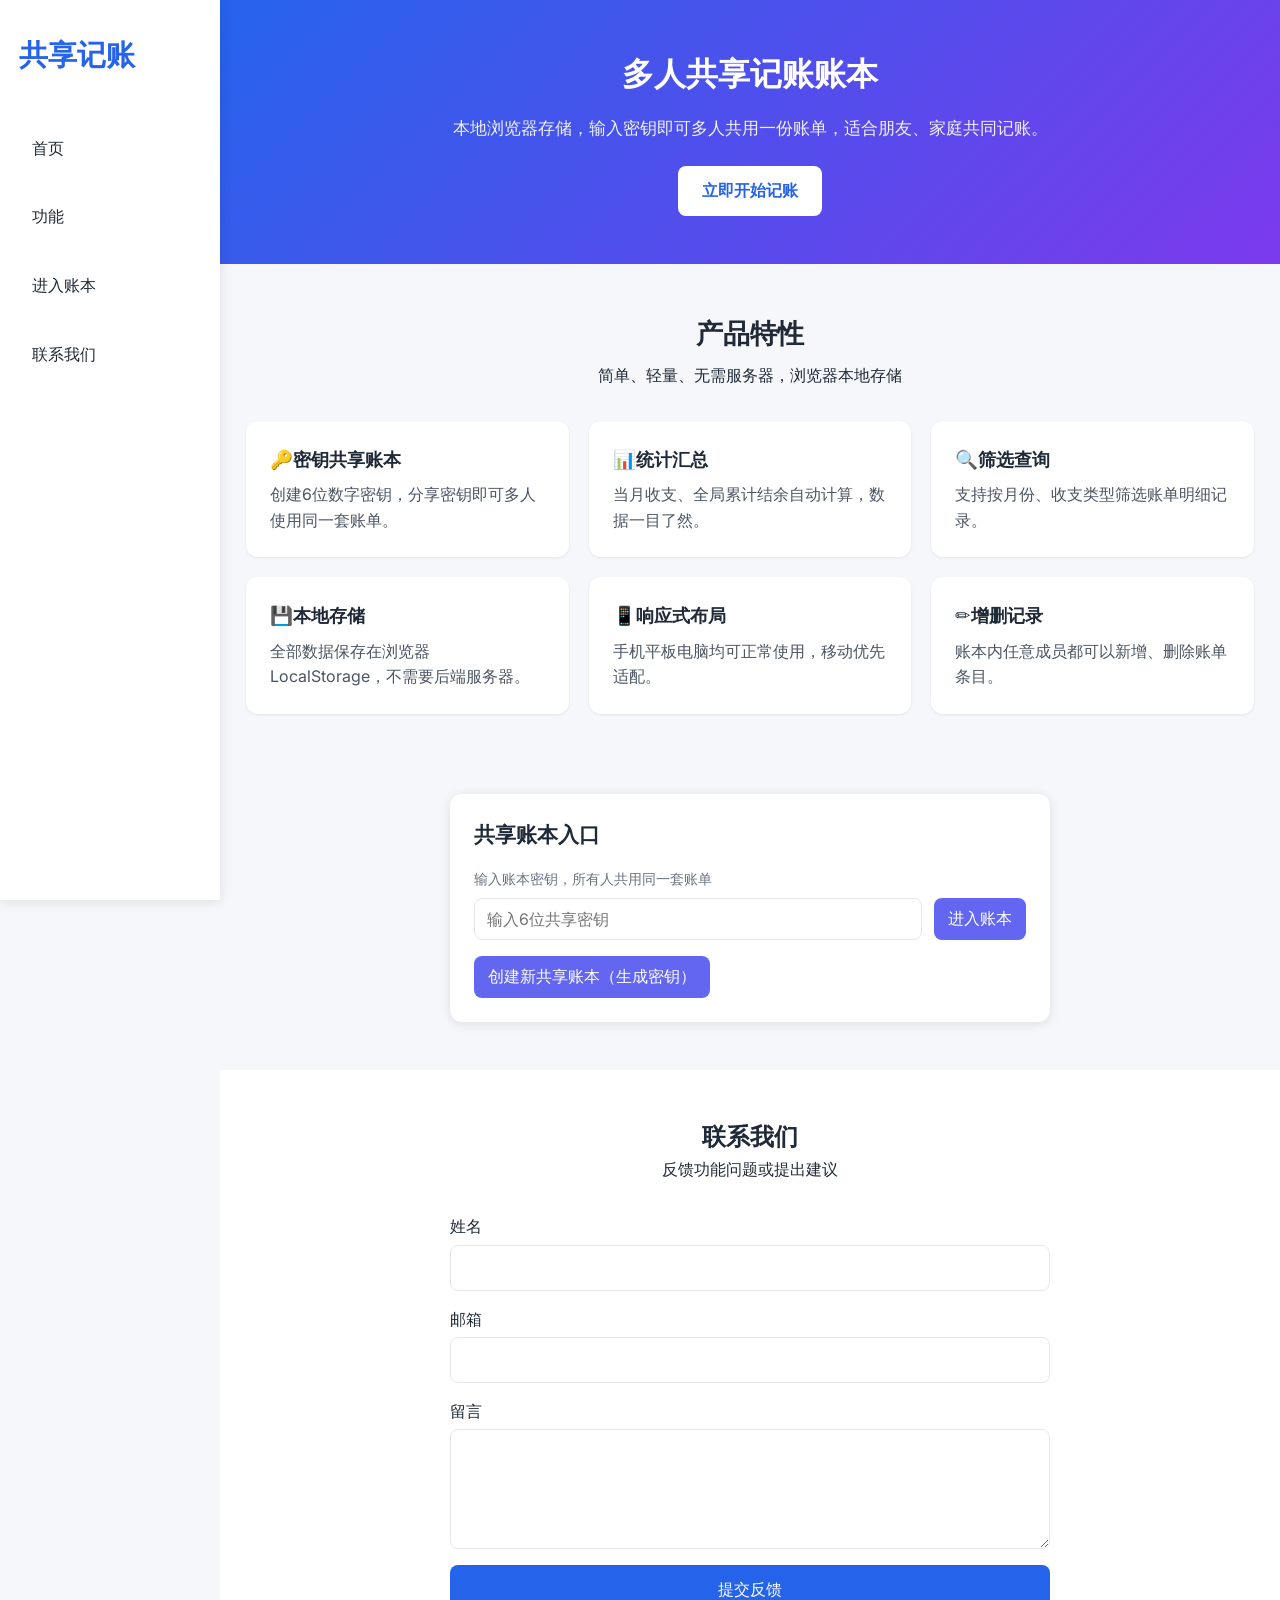
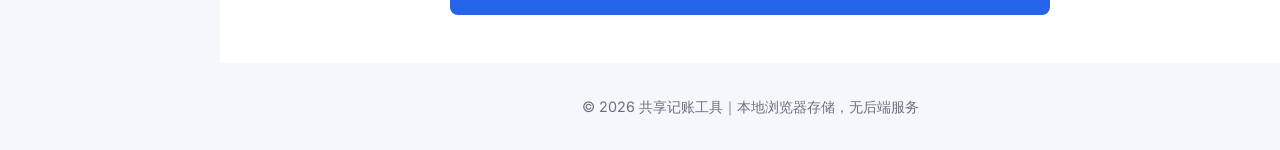
==== book.html @ ce457ff5 "Add files via upload" ====
<!DOCTYPE html>
<html lang="zh-CN">
<head>
    <meta charset="UTF-8">
    <meta name="viewport" content="width=device-width, initial-scale=1.0">
    <title>共享账本｜记账页面</title>
    <link rel="preconnect" href="https://fonts.googleapis.com">
    <link rel="preconnect" href="https://fonts.gstatic.com" crossorigin>
    <link href="https://fonts.googleapis.com/css2?family=Inter:wght@300;400;500;600;700&display=swap" rel="stylesheet">
    <style>
        :root {
            --color-primary: #2563eb;
            --color-primary-light: #3b82f6;
            --color-danger: #ef4444;
            --color-success: #16a34a;
            --color-success-bg: #dcfce7;
            --color-warning: #dc2626;
            --color-warning-bg: #fee2e2;
            --color-info: #0369a1;
            --color-info-bg: #e0f2fe;
            --color-blue-bg: #dbeafe;
            --color-text-main: #1f2937;
            --color-text-secondary: #4b5563;
            --color-text-light: #6b7280;
            --color-border: #e5e7eb;
            --color-bg-page: #f5f7fa;
            --color-bg-card: #ffffff;
            --shadow-sm: 0 1px 3px rgba(0,0,0,0.08);
            --shadow-md: 0 2px 12px rgba(0,0,0,0.1);
            --shadow-lg: 0 8px 24px rgba(0,0,0,0.12);
            --radius-sm: 6px;
            --radius-md: 8px;
            --radius-lg: 12px;
            --transition-base: all 0.24s ease;
            --container-max: 1040px;
        }
        * {
            margin: 0;
            padding: 0;
            box-sizing: border-box;
        }
        body {
            font-family: 'Inter', system-ui, sans-serif;
            color: var(--color-text-main);
            background-color: var(--color-bg-page);
            line-height: 1.6;
            padding:20px;
        }
        .container {
            max-width: var(--container-max);
            margin:0 auto;
        }
        .app-card {
            background:var(--color-bg-card);
            border-radius:var(--radius-lg);
            padding:1.5rem;
            margin-bottom:1.25rem;
            box-shadow:var(--shadow-md);
        }
        .app-card__heading {
            margin-bottom:1rem;
            font-size:1.3rem;
        }
        .app-row {
            display:flex;
            gap:12px;
            flex-wrap:wrap;
            margin-bottom:1rem;
        }
        .app-field {
            flex:1;
            min-width:140px;
            padding:10px 12px;
            border:1px solid var(--color-border);
            border-radius:var(--radius-md);
        }
        .app-btn {
            padding:10px 14px;
            border:none;
            border-radius:var(--radius-md);
            cursor:pointer;
            transition: var(--transition-base);
        }
        .app-btn--primary {
            background:var(--color-primary);
            color:white;
        }
        .app-btn--primary:hover {
            background:var(--color-primary-light);
        }
        .app-btn--danger {
            background:var(--color-danger);
            color:white;
            padding:6px 10px;
            font-size:0.85rem;
        }
        .app-btn--danger:hover {
            opacity:0.88;
        }
        .app-btn--purple {
            background:#6366f1;
            color:white;
        }
        .app-btn--purple:hover {
            background:#818cf8;
        }
        .app-tip {
            color:var(--color-text-light);
            font-size:0.9rem;
            margin:0.5rem 0;
        }
        .stat-grid {
            display:grid;
            grid-template-columns:1fr 1fr;
            gap:12px;
            margin-bottom:1.25rem;
        }
        .stat-item {
            padding:1rem;
            border-radius:var(--radius-lg);
            text-align:center;
        }
        .stat-item--income {background:var(--color-success-bg); color:var(--color-success);}
        .stat-item--pay {background:var(--color-warning-bg); color:var(--color-warning);}
        .stat-item--save {background:var(--color-info-bg); color:var(--color-info);}
        .stat-item--balance {background:var(--color-blue-bg); color:var(--color-primary);}
        .stat-item__num {
            font-size:1.4rem;
            font-weight:700;
            margin-top:4px;
        }
        table {
            width:100%;
            border-collapse: collapse;
            margin-top:0.75rem;
        }
        th,td {
            border:1px solid var(--color-border);
            padding:10px 6px;
            text-align:center;
            font-size:0.9rem;
        }
        th {
            background-color:#f9fafb;
        }
    </style>
</head>
<body>
<div class="container">
    <div class="app-card">
        <div style="display:flex;justify-content:space-between;align-items:center;flex-wrap:wrap;gap:10px">
            <h2 class="app-card__heading">共享账本｜密钥：<span id="currentKey"></span></h2>
            <button class="app-btn app-btn--purple" onclick="exitBook()">退出账本</button>
        </div>
        <p class="app-tip">⚠️ 当前所有人共用同一账单，添加/删除记录所有人可见</p>
    </div>

    <div class="app-card">
        <h2 class="app-card__heading">📊 游玩统计</h2>
        <h3 style="margin-bottom:0.5rem">当月数据</h3>
        <div class="stat-grid">
            <div class="stat-item stat-item--income">
                <div>当月累存</div>
                <div class="stat-item__num" id="income">0.00</div>
            </div>
            <div class="stat-item stat-item--pay">
                <div>当月总支出</div>
                <div class="stat-item__num" id="monthPay">0.00</div>
            </div>
        </div>
        <h3 style="margin:1rem 0 0.5rem">全局累计数据</h3>
        <div class="stat-grid">
            <div class="stat-item stat-item--save">
                <div>总累存</div>
                <div class="stat-item__num" id="allSave">0.00</div>
            </div>
            <div class="stat-item stat-item--balance">
                <div>累计结余</div>
                <div class="stat-item__num" id="allSurplus">0.00</div>
            </div>
        </div>
    </div>

    <div class="app-card">
        <h2 class="app-card__heading">➕ 添加账单</h2>
        <div class="app-row">
            <input class="app-field" type="date" id="billDate">
            <select class="app-field" id="billType">
                <option value="存">存</option>
                <option value="扣">扣</option>
            </select>
            <select class="app-field" id="billClass">
                <option value="屏享">屏享</option>
                <option value="存">存</option>
                <option value="瓦">瓦</option>
                <option value="送礼">送礼</option>
                <option value="steam">steam</option>
                <option value="语聊">语聊</option>
                <option value="好友位">好友位</option>
            </select>
            <input class="app-field" type="number" step="0.01" placeholder="金额" id="billMoney">
            <input class="app-field" type="text" placeholder="备注" id="billNote">
            <button class="app-btn app-btn--primary" onclick="addBill()">保存账单</button>
        </div>
    </div>

    <div class="app-card">
        <div class="app-row">
            <select class="app-field" id="filterMonth">
                <option value="">全部月份</option>
            </select>
            <select class="app-field" id="filterType">
                <option value="">全部收支</option>
                <option value="存">仅存钱</option>
                <option value="扣">仅支出</option>
            </select>
        </div>
        <h2 class="app-card__heading">📃 共用账单明细</h2>
        <table>
            <thead>
                <tr>
                    <th>日期</th>
                    <th>类型</th>
                    <th>分类</th>
                    <th>金额</th>
                    <th>备注</th>
                    <th>操作</th>
                </tr>
            </thead>
            <tbody id="billList"></tbody>
        </table>
    </div>
</div>

<script>
let globalShareKey = sessionStorage.getItem("activeBookKey");
let shareBooks = JSON.parse(localStorage.getItem("shareBillStorage")) || {};
const dateInput = document.getElementById("billDate");
const now = new Date();
dateInput.value = now.toISOString().split("T")[0];

// 如果没有密钥，直接打回首页
if(!globalShareKey || !shareBooks[globalShareKey]){
    alert("未检测合法账本密钥，返回首页");
    window.location.href = "index.html";
}

document.getElementById("currentKey").innerText = globalShareKey;

function saveAllBooks() {
    localStorage.setItem("shareBillStorage", JSON.stringify(shareBooks));
}

// 退出，清空sessionStorage，返回首页
function exitBook() {
    sessionStorage.removeItem("activeBookKey");
    window.location.href = "index.html";
}

function getCurrentBillList() {
    return shareBooks[globalShareKey] || [];
}

function initMonthFilter() {
    const monthSel = document.getElementById("filterMonth");
    monthSel.innerHTML = `<option value="">全部月份</option>`;
    const billArr = getCurrentBillList();
    const monthSet = new Set();
    billArr.forEach(item => monthSet.add(item.date.slice(0,7)));
    Array.from(monthSet).sort().reverse().forEach(m => {
        const opt = document.createElement("option");
        opt.value = m;
        opt.innerText = m;
        monthSel.appendChild(opt);
    })
}

function addBill() {
    const date = document.getElementById("billDate").value;
    const type = document.getElementById("billType").value;
    const cls = document.getElementById("billClass").value;
    const money = Number(document.getElementById("billMoney").value);
    const note = document.getElementById("billNote").value.trim();
    if(!date || !money || money <= 0) {
        alert("请填写合法日期与金额");
        return;
    }
    const newBill = {
        id: Date.now(),
        date,
        type,
        class: cls,
        money,
        note
    }
    shareBooks[globalShareKey].push(newBill);
    saveAllBooks();
    renderPage();
    document.getElementById("billMoney").value = "";
    document.getElementById("billNote").value = "";
}

function delBill(billId) {
    const list = getCurrentBillList();
    shareBooks[globalShareKey] = list.filter(item => item.id !== billId);
    saveAllBooks();
    renderPage();
}

function calcStats(billList){
    const curMonth = new Date().toISOString().slice(0,7);
    let monthIn = 0, monthOut = 0, totalIn=0, totalOut=0;
    billList.forEach(b=>{
        const num = Number(b.money);
        if(b.type === "存"){
            totalIn += num;
            if(b.date.startsWith(curMonth)) monthIn += num;
        }else{
            totalOut += num;
            if(b.date.startsWith(curMonth)) monthOut += num;
        }
    })
    return {
        monthIn,
        monthOut,
        totalIn,
        surplus: totalIn - totalOut
    }
}

function renderPage() {
    initMonthFilter();
    const filterMonth = document.getElementById("filterMonth").value;
    const filterType = document.getElementById("filterType").value;
    let showList = [...getCurrentBillList()];
    if(filterMonth) showList = showList.filter(i => i.date.startsWith(filterMonth));
    if(filterType) showList = showList.filter(i => i.type === filterType);

    const tbody = document.getElementById("billList");
    tbody.innerHTML = "";
    showList.forEach(item => {
        const tr = document.createElement("tr");
        const moneyHtml = item.type === "存"
            ? `<span style="color:#16a34a">+${item.money.toFixed(2)}</span>`
            : `<span style="color:#dc2626">-${item.money.toFixed(2)}</span>`;
        tr.innerHTML = `
            <td>${item.date}</td>
            <td>${item.type}</td>
            <td>${item.class}</td>
            <td>${moneyHtml}</td>
            <td>${item.note || "无"}</td>
            <td><button class="app-btn app-btn--danger" onclick="delBill(${item.id})">删除</button></td>
        `;
        tbody.appendChild(tr);
    })

    const allBills = getCurrentBillList();
    const stat = calcStats(allBills);
    document.getElementById('income').innerText = stat.monthIn.toFixed(2);
    document.getElementById('monthPay').innerText = stat.monthOut.toFixed(2);
    document.getElementById('allSave').innerText = stat.totalIn.toFixed(2);
    document.getElementById('allSurplus').innerText = stat.surplus.toFixed(2);
}

document.getElementById("filterMonth").onchange = renderPage;
document.getElementById("filterType").onchange = renderPage;

// 页面加载完渲染
renderPage();
</script>
</body>
</html>
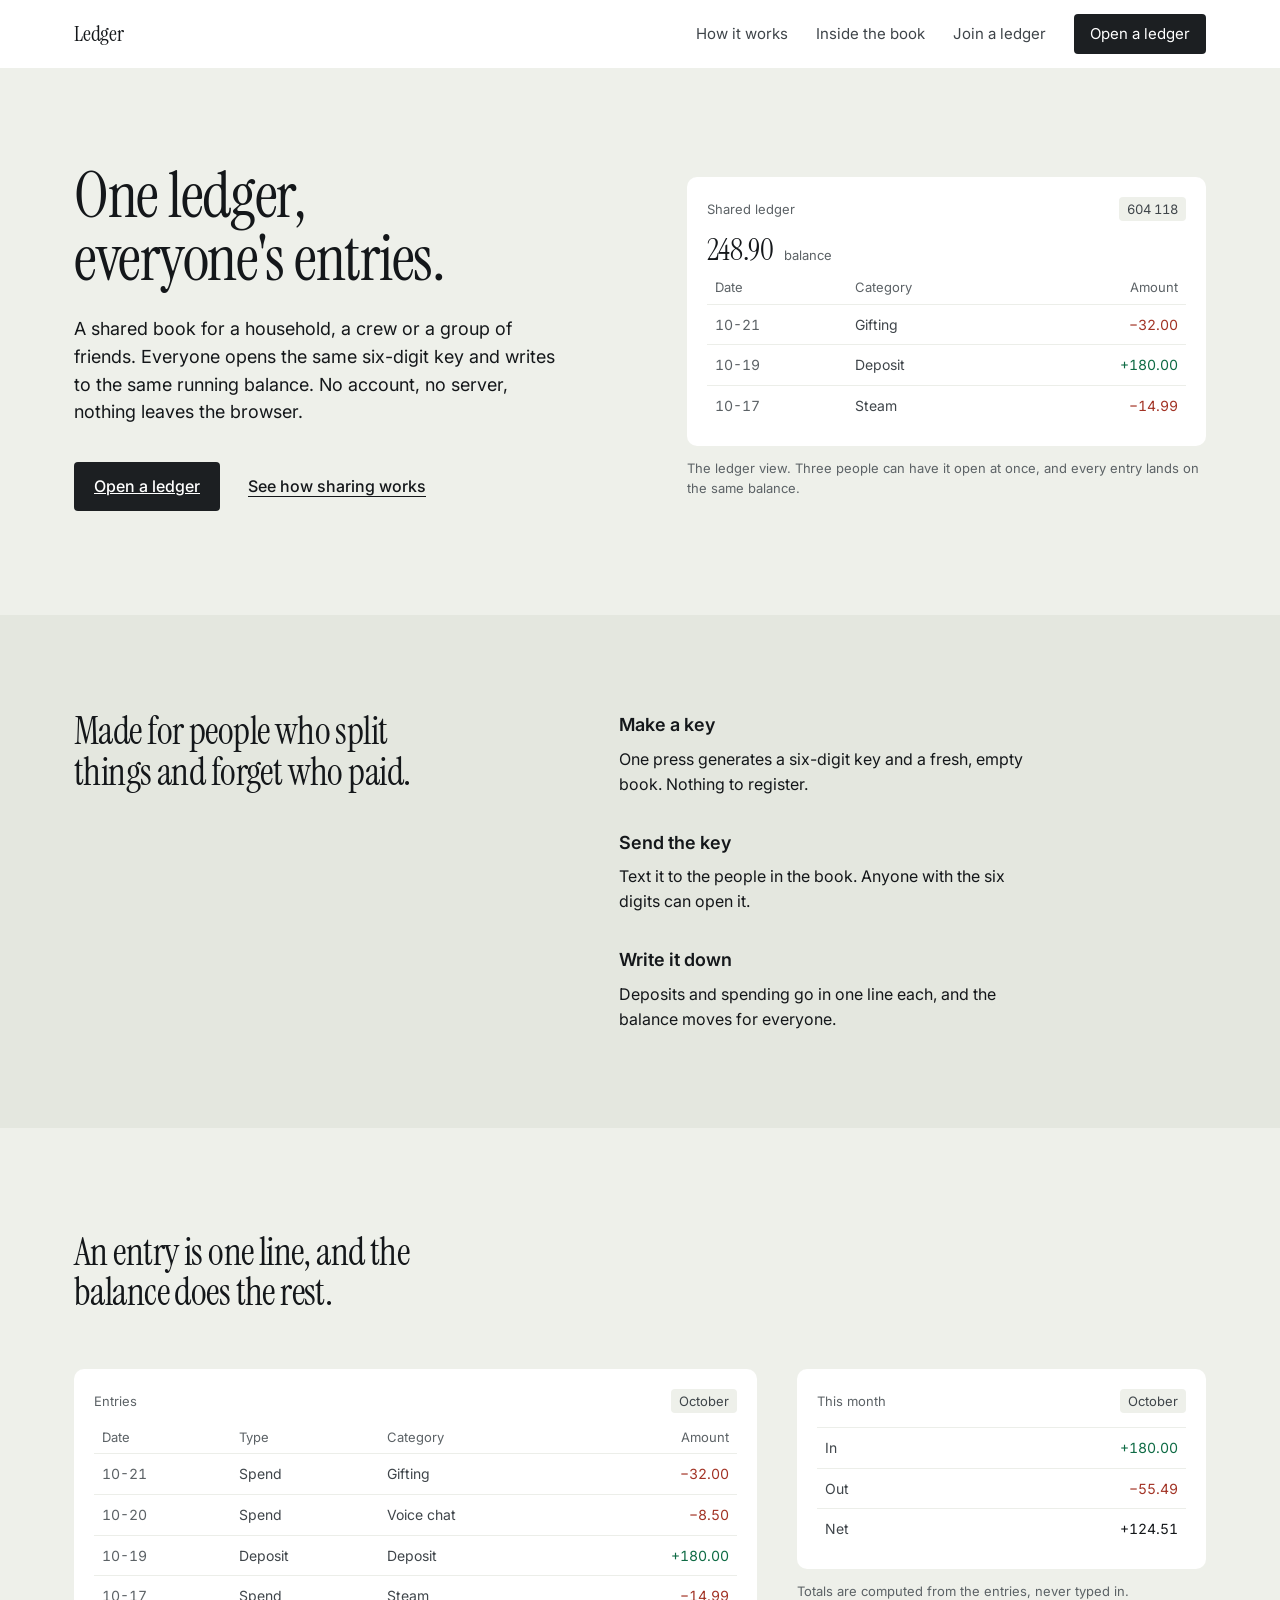
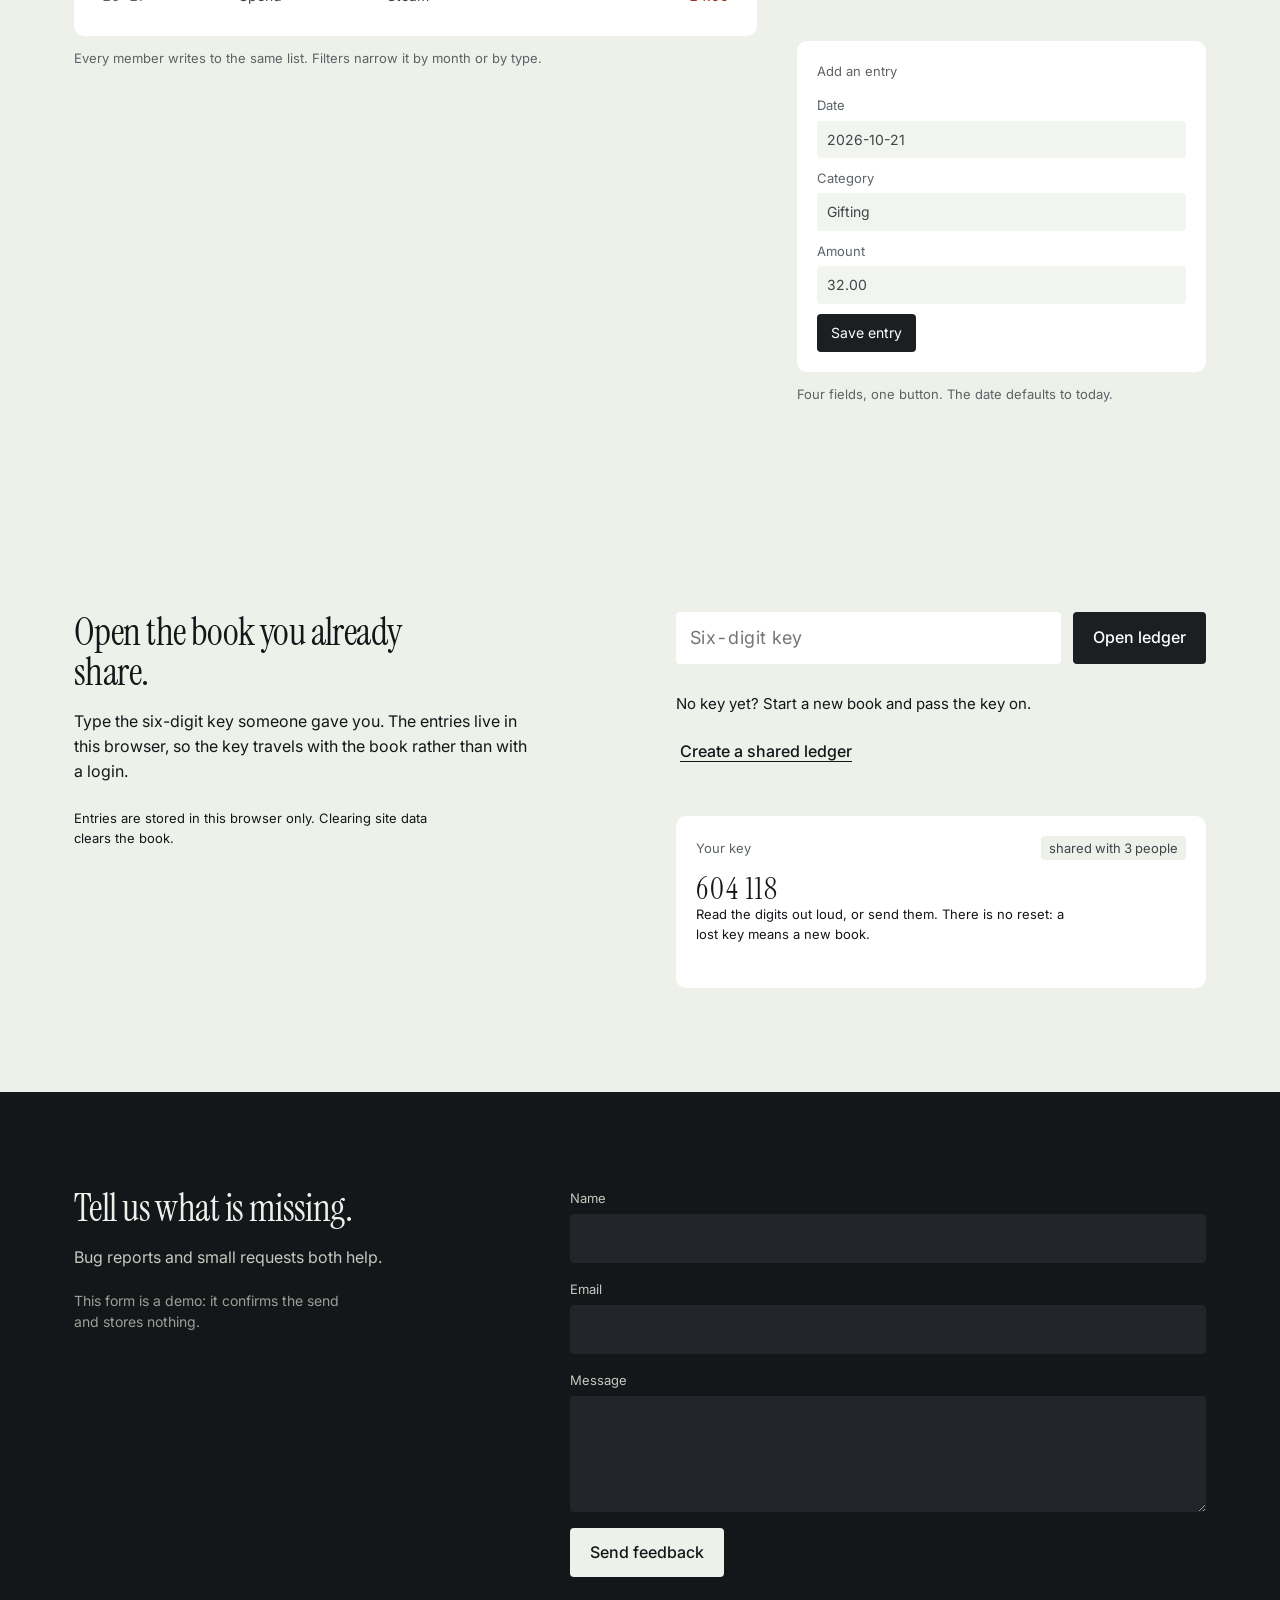
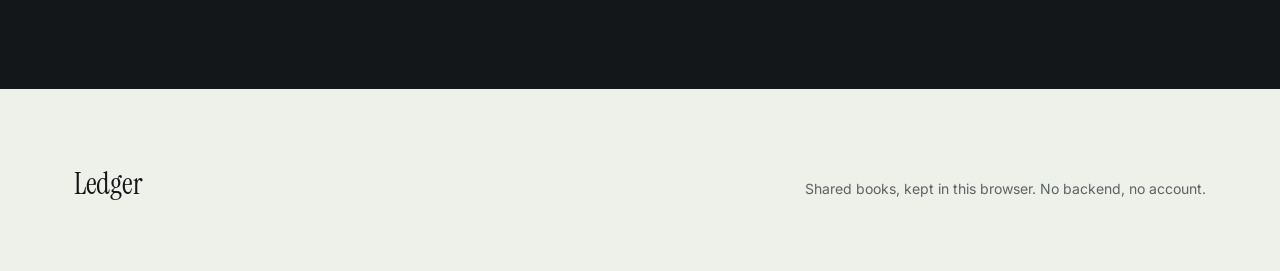
==== commit 9c608748: "Add files via upload" ====
--- a/book.html
+++ b/book.html
@@ -1,372 +1,670 @@
-<!DOCTYPE html>
-<html lang="zh-CN">
-<head>
-    <meta charset="UTF-8">
-    <meta name="viewport" content="width=device-width, initial-scale=1.0">
-    <title>共享账本｜记账页面</title>
-    <link rel="preconnect" href="https://fonts.googleapis.com">
-    <link rel="preconnect" href="https://fonts.gstatic.com" crossorigin>
-    <link href="https://fonts.googleapis.com/css2?family=Inter:wght@300;400;500;600;700&display=swap" rel="stylesheet">
-    <style>
-        :root {
-            --color-primary: #2563eb;
-            --color-primary-light: #3b82f6;
-            --color-danger: #ef4444;
-            --color-success: #16a34a;
-            --color-success-bg: #dcfce7;
-            --color-warning: #dc2626;
-            --color-warning-bg: #fee2e2;
-            --color-info: #0369a1;
-            --color-info-bg: #e0f2fe;
-            --color-blue-bg: #dbeafe;
-            --color-text-main: #1f2937;
-            --color-text-secondary: #4b5563;
-            --color-text-light: #6b7280;
-            --color-border: #e5e7eb;
-            --color-bg-page: #f5f7fa;
-            --color-bg-card: #ffffff;
-            --shadow-sm: 0 1px 3px rgba(0,0,0,0.08);
-            --shadow-md: 0 2px 12px rgba(0,0,0,0.1);
-            --shadow-lg: 0 8px 24px rgba(0,0,0,0.12);
-            --radius-sm: 6px;
-            --radius-md: 8px;
-            --radius-lg: 12px;
-            --transition-base: all 0.24s ease;
-            --container-max: 1040px;
-        }
-        * {
-            margin: 0;
-            padding: 0;
-            box-sizing: border-box;
-        }
-        body {
-            font-family: 'Inter', system-ui, sans-serif;
-            color: var(--color-text-main);
-            background-color: var(--color-bg-page);
-            line-height: 1.6;
-            padding:20px;
-        }
-        .container {
-            max-width: var(--container-max);
-            margin:0 auto;
-        }
-        .app-card {
-            background:var(--color-bg-card);
-            border-radius:var(--radius-lg);
-            padding:1.5rem;
-            margin-bottom:1.25rem;
-            box-shadow:var(--shadow-md);
-        }
-        .app-card__heading {
-            margin-bottom:1rem;
-            font-size:1.3rem;
-        }
-        .app-row {
-            display:flex;
-            gap:12px;
-            flex-wrap:wrap;
-            margin-bottom:1rem;
-        }
-        .app-field {
-            flex:1;
-            min-width:140px;
-            padding:10px 12px;
-            border:1px solid var(--color-border);
-            border-radius:var(--radius-md);
-        }
-        .app-btn {
-            padding:10px 14px;
-            border:none;
-            border-radius:var(--radius-md);
-            cursor:pointer;
-            transition: var(--transition-base);
-        }
-        .app-btn--primary {
-            background:var(--color-primary);
-            color:white;
-        }
-        .app-btn--primary:hover {
-            background:var(--color-primary-light);
-        }
-        .app-btn--danger {
-            background:var(--color-danger);
-            color:white;
-            padding:6px 10px;
-            font-size:0.85rem;
-        }
-        .app-btn--danger:hover {
-            opacity:0.88;
-        }
-        .app-btn--purple {
-            background:#6366f1;
-            color:white;
-        }
-        .app-btn--purple:hover {
-            background:#818cf8;
-        }
-        .app-tip {
-            color:var(--color-text-light);
-            font-size:0.9rem;
-            margin:0.5rem 0;
-        }
-        .stat-grid {
-            display:grid;
-            grid-template-columns:1fr 1fr;
-            gap:12px;
-            margin-bottom:1.25rem;
-        }
-        .stat-item {
-            padding:1rem;
-            border-radius:var(--radius-lg);
-            text-align:center;
-        }
-        .stat-item--income {background:var(--color-success-bg); color:var(--color-success);}
-        .stat-item--pay {background:var(--color-warning-bg); color:var(--color-warning);}
-        .stat-item--save {background:var(--color-info-bg); color:var(--color-info);}
-        .stat-item--balance {background:var(--color-blue-bg); color:var(--color-primary);}
-        .stat-item__num {
-            font-size:1.4rem;
-            font-weight:700;
-            margin-top:4px;
-        }
-        table {
-            width:100%;
-            border-collapse: collapse;
-            margin-top:0.75rem;
-        }
-        th,td {
-            border:1px solid var(--color-border);
-            padding:10px 6px;
-            text-align:center;
-            font-size:0.9rem;
-        }
-        th {
-            background-color:#f9fafb;
-        }
-    </style>
-</head>
-<body>
-<div class="container">
-    <div class="app-card">
-        <div style="display:flex;justify-content:space-between;align-items:center;flex-wrap:wrap;gap:10px">
-            <h2 class="app-card__heading">共享账本｜密钥：<span id="currentKey"></span></h2>
-            <button class="app-btn app-btn--purple" onclick="exitBook()">退出账本</button>
-        </div>
-        <p class="app-tip">⚠️ 当前所有人共用同一账单，添加/删除记录所有人可见</p>
-    </div>
-
-    <div class="app-card">
-        <h2 class="app-card__heading">📊 游玩统计</h2>
-        <h3 style="margin-bottom:0.5rem">当月数据</h3>
-        <div class="stat-grid">
-            <div class="stat-item stat-item--income">
-                <div>当月累存</div>
-                <div class="stat-item__num" id="income">0.00</div>
-            </div>
-            <div class="stat-item stat-item--pay">
-                <div>当月总支出</div>
-                <div class="stat-item__num" id="monthPay">0.00</div>
-            </div>
-        </div>
-        <h3 style="margin:1rem 0 0.5rem">全局累计数据</h3>
-        <div class="stat-grid">
-            <div class="stat-item stat-item--save">
-                <div>总累存</div>
-                <div class="stat-item__num" id="allSave">0.00</div>
-            </div>
-            <div class="stat-item stat-item--balance">
-                <div>累计结余</div>
-                <div class="stat-item__num" id="allSurplus">0.00</div>
-            </div>
-        </div>
-    </div>
-
-    <div class="app-card">
-        <h2 class="app-card__heading">➕ 添加账单</h2>
-        <div class="app-row">
-            <input class="app-field" type="date" id="billDate">
-            <select class="app-field" id="billType">
-                <option value="存">存</option>
-                <option value="扣">扣</option>
-            </select>
-            <select class="app-field" id="billClass">
-                <option value="屏享">屏享</option>
-                <option value="存">存</option>
-                <option value="瓦">瓦</option>
-                <option value="送礼">送礼</option>
-                <option value="steam">steam</option>
-                <option value="语聊">语聊</option>
-                <option value="好友位">好友位</option>
-            </select>
-            <input class="app-field" type="number" step="0.01" placeholder="金额" id="billMoney">
-            <input class="app-field" type="text" placeholder="备注" id="billNote">
-            <button class="app-btn app-btn--primary" onclick="addBill()">保存账单</button>
-        </div>
-    </div>
-
-    <div class="app-card">
-        <div class="app-row">
-            <select class="app-field" id="filterMonth">
-                <option value="">全部月份</option>
-            </select>
-            <select class="app-field" id="filterType">
-                <option value="">全部收支</option>
-                <option value="存">仅存钱</option>
-                <option value="扣">仅支出</option>
-            </select>
-        </div>
-        <h2 class="app-card__heading">📃 共用账单明细</h2>
-        <table>
-            <thead>
-                <tr>
-                    <th>日期</th>
-                    <th>类型</th>
-                    <th>分类</th>
-                    <th>金额</th>
-                    <th>备注</th>
-                    <th>操作</th>
-                </tr>
-            </thead>
-            <tbody id="billList"></tbody>
-        </table>
-    </div>
-</div>
-
-<script>
-let globalShareKey = sessionStorage.getItem("activeBookKey");
-let shareBooks = JSON.parse(localStorage.getItem("shareBillStorage")) || {};
-const dateInput = document.getElementById("billDate");
-const now = new Date();
-dateInput.value = now.toISOString().split("T")[0];
-
-// 如果没有密钥，直接打回首页
-if(!globalShareKey || !shareBooks[globalShareKey]){
-    alert("未检测合法账本密钥，返回首页");
-    window.location.href = "index.html";
-}
-
-document.getElementById("currentKey").innerText = globalShareKey;
-
-function saveAllBooks() {
-    localStorage.setItem("shareBillStorage", JSON.stringify(shareBooks));
-}
-
-// 退出，清空sessionStorage，返回首页
-function exitBook() {
-    sessionStorage.removeItem("activeBookKey");
-    window.location.href = "index.html";
-}
-
-function getCurrentBillList() {
-    return shareBooks[globalShareKey] || [];
-}
-
-function initMonthFilter() {
-    const monthSel = document.getElementById("filterMonth");
-    monthSel.innerHTML = `<option value="">全部月份</option>`;
-    const billArr = getCurrentBillList();
-    const monthSet = new Set();
-    billArr.forEach(item => monthSet.add(item.date.slice(0,7)));
-    Array.from(monthSet).sort().reverse().forEach(m => {
-        const opt = document.createElement("option");
-        opt.value = m;
-        opt.innerText = m;
-        monthSel.appendChild(opt);
-    })
-}
-
-function addBill() {
-    const date = document.getElementById("billDate").value;
-    const type = document.getElementById("billType").value;
-    const cls = document.getElementById("billClass").value;
-    const money = Number(document.getElementById("billMoney").value);
-    const note = document.getElementById("billNote").value.trim();
-    if(!date || !money || money <= 0) {
-        alert("请填写合法日期与金额");
-        return;
-    }
-    const newBill = {
-        id: Date.now(),
-        date,
-        type,
-        class: cls,
-        money,
-        note
-    }
-    shareBooks[globalShareKey].push(newBill);
-    saveAllBooks();
-    renderPage();
-    document.getElementById("billMoney").value = "";
-    document.getElementById("billNote").value = "";
-}
-
-function delBill(billId) {
-    const list = getCurrentBillList();
-    shareBooks[globalShareKey] = list.filter(item => item.id !== billId);
-    saveAllBooks();
-    renderPage();
-}
-
-function calcStats(billList){
-    const curMonth = new Date().toISOString().slice(0,7);
-    let monthIn = 0, monthOut = 0, totalIn=0, totalOut=0;
-    billList.forEach(b=>{
-        const num = Number(b.money);
-        if(b.type === "存"){
-            totalIn += num;
-            if(b.date.startsWith(curMonth)) monthIn += num;
-        }else{
-            totalOut += num;
-            if(b.date.startsWith(curMonth)) monthOut += num;
-        }
-    })
-    return {
-        monthIn,
-        monthOut,
-        totalIn,
-        surplus: totalIn - totalOut
-    }
-}
-
-function renderPage() {
-    initMonthFilter();
-    const filterMonth = document.getElementById("filterMonth").value;
-    const filterType = document.getElementById("filterType").value;
-    let showList = [...getCurrentBillList()];
-    if(filterMonth) showList = showList.filter(i => i.date.startsWith(filterMonth));
-    if(filterType) showList = showList.filter(i => i.type === filterType);
-
-    const tbody = document.getElementById("billList");
-    tbody.innerHTML = "";
-    showList.forEach(item => {
-        const tr = document.createElement("tr");
-        const moneyHtml = item.type === "存"
-            ? `<span style="color:#16a34a">+${item.money.toFixed(2)}</span>`
-            : `<span style="color:#dc2626">-${item.money.toFixed(2)}</span>`;
-        tr.innerHTML = `
-            <td>${item.date}</td>
-            <td>${item.type}</td>
-            <td>${item.class}</td>
-            <td>${moneyHtml}</td>
-            <td>${item.note || "无"}</td>
-            <td><button class="app-btn app-btn--danger" onclick="delBill(${item.id})">删除</button></td>
-        `;
-        tbody.appendChild(tr);
-    })
-
-    const allBills = getCurrentBillList();
-    const stat = calcStats(allBills);
-    document.getElementById('income').innerText = stat.monthIn.toFixed(2);
-    document.getElementById('monthPay').innerText = stat.monthOut.toFixed(2);
-    document.getElementById('allSave').innerText = stat.totalIn.toFixed(2);
-    document.getElementById('allSurplus').innerText = stat.surplus.toFixed(2);
-}
-
-document.getElementById("filterMonth").onchange = renderPage;
-document.getElementById("filterType").onchange = renderPage;
-
-// 页面加载完渲染
-renderPage();
-</script>
-</body>
-</html>
+<!DOCTYPE html>
+<html lang="en">
+<head>
+<meta charset="UTF-8">
+<meta name="viewport" content="width=device-width, initial-scale=1">
+<title>Ledger · Entries</title>
+<link rel="preconnect" href="https://fonts.googleapis.com">
+<link rel="preconnect" href="https://fonts.gstatic.com" crossorigin>
+<link href="https://fonts.googleapis.com/css2?family=Instrument+Serif:ital@0;1&family=Inter:wght@400;500;600&display=swap" rel="stylesheet">
+<style>
+  :root {
+    --paper: #eef0ea;
+    --panel: #ffffff;
+    --ink: #14171a;
+    --ink-2: #3f454a;
+    --ink-3: #5c6266;
+    --line: #dfe3dc;
+    --line-soft: #eceee9;
+    --in: #0f6b45;
+    --out: #a23325;
+    --action: #1c1f22;
+    --r-panel: 10px;
+    --r-control: 4px;
+    --shell: 1180px;
+    --display: "Instrument Serif", Georgia, "Times New Roman", serif;
+    --text: "Inter", system-ui, -apple-system, "Segoe UI", sans-serif;
+  }
+
+  *, *::before, *::after { box-sizing: border-box; }
+
+  a { color: inherit; }
+
+  body {
+    margin: 0;
+    background: var(--paper);
+    color: var(--ink);
+    font-family: var(--text);
+    font-size: 16px;
+    line-height: 1.55;
+    -webkit-font-smoothing: antialiased;
+  }
+
+  :focus-visible { outline: 2px solid var(--ink); outline-offset: 2px; }
+
+  .shell {
+    width: 100%;
+    max-width: var(--shell);
+    margin: 0 auto;
+    padding: 0 24px;
+  }
+
+  /* ---------- top bar ---------- */
+
+  .topbar { background: var(--panel); }
+
+  .topbar__inner {
+    display: flex;
+    align-items: center;
+    gap: 24px;
+    height: 60px;
+  }
+
+  .wordmark {
+    display: inline-flex;
+    align-items: baseline;
+    gap: 8px;
+    text-decoration: none;
+    font-family: var(--display);
+    font-size: 22px;
+    letter-spacing: -0.01em;
+  }
+
+  .wordmark span { font-family: var(--text); font-size: 13px; color: var(--ink-3); letter-spacing: 0; }
+
+  .topbar__scope {
+    display: flex;
+    align-items: baseline;
+    gap: 8px;
+    margin-left: auto;
+    font-size: 13px;
+    color: var(--ink-3);
+  }
+
+  .keychip {
+    font-size: 14px;
+    font-variant-numeric: tabular-nums;
+    color: var(--ink);
+    background: var(--paper);
+    border-radius: var(--r-control);
+    padding: 2px 8px;
+  }
+
+  .btn {
+    font: inherit;
+    font-weight: 500;
+    border: 0;
+    border-radius: var(--r-control);
+    padding: 9px 16px;
+    cursor: pointer;
+    transition: background-color .15s ease, color .15s ease;
+  }
+
+  .btn--primary { background: var(--action); color: #fff; }
+  .btn--primary:hover { background: #000; }
+
+  .btn--quiet { background: transparent; color: var(--ink-2); padding: 9px 12px; }
+  .btn--quiet:hover { color: var(--ink); background: var(--paper); }
+
+  /* ---------- page ---------- */
+
+  main { padding: 32px 0 72px; }
+
+  .titlerow {
+    display: flex;
+    align-items: flex-end;
+    justify-content: space-between;
+    gap: 24px;
+    flex-wrap: wrap;
+    margin-bottom: 20px;
+  }
+
+  h1 {
+    font-family: var(--display);
+    font-weight: 400;
+    font-size: 30px;
+    line-height: 1.1;
+    letter-spacing: -0.015em;
+    margin: 0 0 4px;
+  }
+
+  .finding { margin: 0; font-size: 15px; color: var(--ink-2); }
+
+  .panel {
+    background: var(--panel);
+    border-radius: var(--r-panel);
+    padding: 24px;
+    margin-bottom: 20px;
+  }
+
+  h2 {
+    font-size: 15px;
+    font-weight: 600;
+    margin: 0 0 18px;
+    letter-spacing: 0;
+  }
+
+  /* ---------- summary ---------- */
+
+  .summary {
+    display: grid;
+    grid-template-columns: minmax(0, 1fr) minmax(0, 2.1fr);
+    align-items: center;
+    gap: 0;
+  }
+
+  .summary__lead { padding-right: 32px; }
+
+  .summary__label { display: block; font-size: 14px; color: var(--ink-3); }
+
+  .summary__value {
+    display: block;
+    font-family: var(--display);
+    font-size: 46px;
+    line-height: 1;
+    letter-spacing: -0.015em;
+    font-variant-numeric: tabular-nums;
+    margin-top: 6px;
+  }
+
+  .summary__grid {
+    display: grid;
+    grid-template-columns: repeat(3, minmax(0, 1fr));
+    margin: 0;
+    padding: 0 0 0 40px;
+  }
+
+  .summary__grid > div { padding: 4px 0 4px 28px; }
+
+  .summary__grid dt { font-size: 13px; color: var(--ink-3); }
+
+  .summary__grid dd {
+    margin: 4px 0 0;
+    font-size: 21px;
+    font-variant-numeric: tabular-nums;
+  }
+
+  .summary__grid dd.is-in { color: var(--in); }
+  .summary__grid dd.is-out { color: var(--out); }
+
+  /* ---------- entry form ---------- */
+
+  .entry {
+    display: grid;
+    grid-template-columns: 150px 130px 1fr 140px minmax(160px, 1.4fr) auto;
+    gap: 12px;
+    align-items: end;
+  }
+
+  .field { display: grid; gap: 6px; min-width: 0; }
+
+  .field > span { font-size: 13px; color: var(--ink-3); }
+
+  .input, select.input {
+    font: inherit;
+    font-size: 15px;
+    color: var(--ink);
+    background: #f2f4ef;
+    border: 0;
+    border-radius: var(--r-control);
+    padding: 9px 11px;
+    width: 100%;
+    min-width: 0;
+  }
+
+  .input--num { font-variant-numeric: tabular-nums; }
+
+  .entry .btn--primary { height: 38px; }
+
+  .formnote { margin: 14px 0 0; font-size: 14px; color: var(--out); min-height: 20px; }
+  .formnote:empty { min-height: 0; }
+
+  /* ---------- entries table ---------- */
+
+  .panel__head {
+    display: flex;
+    align-items: center;
+    justify-content: space-between;
+    gap: 16px;
+    flex-wrap: wrap;
+    margin-bottom: 8px;
+  }
+
+  .panel__head h2 { margin: 0; }
+
+  .filters { display: flex; gap: 8px; }
+
+  .filters .input { width: auto; min-width: 132px; font-size: 14px; padding: 6px 10px; }
+
+  table {
+    width: 100%;
+    border-collapse: collapse;
+    margin-top: 12px;
+  }
+
+  thead th {
+    text-align: left;
+    font-size: 12px;
+    font-weight: 400;
+    color: var(--ink-3);
+    padding: 0 12px 8px;
+    border: 0;
+  }
+
+  thead th.num { text-align: right; }
+
+  tbody td {
+    padding: 12px;
+    border-top: 1px solid var(--line-soft); /* taste-skill-ignore hairline: table rows */
+    font-size: 15px;
+    vertical-align: baseline;
+  }
+
+  tbody td.num {
+    text-align: right;
+    font-variant-numeric: tabular-nums;
+    white-space: nowrap;
+  }
+
+  tbody td.date { color: var(--ink-2); font-variant-numeric: tabular-nums; white-space: nowrap; }
+
+  tbody td.note { color: var(--ink-2); }
+
+  tbody tr:hover { background: #f7f8f5; }
+
+  .amt--in { color: var(--in); }
+  .amt--out { color: var(--out); }
+
+  .del {
+    font: inherit;
+    font-size: 13px;
+    color: var(--ink-3);
+    background: transparent;
+    border: 0;
+    padding: 2px 4px;
+    cursor: pointer;
+    text-decoration: underline;
+    text-underline-offset: 3px;
+  }
+
+  .del:hover { color: var(--out); }
+
+  .empty {
+    margin: 18px 0 4px;
+    font-size: 15px;
+    color: var(--ink-3);
+  }
+
+  .num-col { text-align: right; }
+
+  /* ---------- phone ---------- */
+
+  @media (max-width: 1000px) {
+    .entry { grid-template-columns: 1fr 1fr; }
+    .entry .field--wide { grid-column: 1 / -1; }
+    .entry .btn--primary { grid-column: 1 / -1; }
+    .summary { grid-template-columns: minmax(0, 1fr); }
+    .summary__lead { padding: 0 0 20px; }
+    .summary__grid { border-top: 0; padding: 0; }
+    .summary__grid > div { padding: 0 20px 0 0; }
+  }
+
+  @media (max-width: 720px) {
+    .shell { padding: 0 16px; }
+    main { padding: 24px 0 56px; }
+    h1 { font-size: 24px; }
+    .summary__value { font-size: 38px; }
+    .summary__grid { grid-template-columns: repeat(2, minmax(0, 1fr)); gap: 16px 0; }
+    .panel { padding: 18px; }
+    thead { display: none; }
+    tbody tr { display: grid; grid-template-columns: 1fr auto; gap: 2px 12px; padding: 12px 0; border-top: 1px solid var(--line-soft); }
+    tbody td { border: 0; padding: 0; }
+    tbody td.date { grid-column: 1; font-size: 13px; }
+    tbody td.num { grid-column: 2; grid-row: 1; font-size: 16px; }
+    tbody td.type { grid-column: 1; }
+    tbody td.cat { grid-column: 1; }
+    tbody td.note { grid-column: 1; font-size: 13px; }
+    tbody td.actions { grid-column: 2; grid-row: 3; text-align: right; }
+    .entry { grid-template-columns: 1fr; }
+  }
+
+  @media (prefers-reduced-motion: reduce) {
+    * { transition: none !important; animation: none !important; }
+  }
+</style>
+</head>
+<body>
+
+<header class="topbar">
+  <div class="shell topbar__inner">
+    <a class="wordmark" href="index.html">Ledger</a>
+    <div class="topbar__scope">
+      <span>Shared key</span>
+      <span class="keychip" id="currentKey">------</span>
+    </div>
+    <button class="btn btn--quiet" type="button" id="leaveBtn">Leave ledger</button>
+  </div>
+</header>
+
+<main class="shell">
+  <div class="titlerow">
+    <div>
+      <h1>Shared ledger</h1>
+      <p class="finding" id="finding">Every entry below is visible to everyone holding this key.</p>
+    </div>
+  </div>
+
+  <section class="panel summary" aria-label="Ledger totals">
+    <div class="summary__lead">
+      <span class="summary__label">Balance</span>
+      <span class="summary__value" id="allSurplus">0.00</span>
+    </div>
+    <dl class="summary__grid">
+      <div>
+        <dt>This month in</dt>
+        <dd class="is-in" id="income">0.00</dd>
+      </div>
+      <div>
+        <dt>This month out</dt>
+        <dd class="is-out" id="monthPay">0.00</dd>
+      </div>
+      <div>
+        <dt>All time in</dt>
+        <dd id="allSave">0.00</dd>
+      </div>
+    </dl>
+  </section>
+
+  <section class="panel">
+    <h2>Add an entry</h2>
+    <form class="entry" id="entryForm">
+      <label class="field">
+        <span>Date</span>
+        <input class="input" type="date" id="billDate" required>
+      </label>
+      <label class="field">
+        <span>Type</span>
+        <select class="input" id="billType">
+          <option value="deposit">Deposit</option>
+          <option value="spend">Spend</option>
+        </select>
+      </label>
+      <label class="field">
+        <span>Category</span>
+        <select class="input" id="billClass">
+          <option value="screen-share">Screen share</option>
+          <option value="deposit">Deposit</option>
+          <option value="valorant">Valorant</option>
+          <option value="gifting">Gifting</option>
+          <option value="steam">Steam</option>
+          <option value="voice-chat">Voice chat</option>
+          <option value="friend-slot">Friend slot</option>
+        </select>
+      </label>
+      <label class="field">
+        <span>Amount</span>
+        <input class="input input--num" type="number" step="0.01" min="0" placeholder="0.00" id="billMoney" required>
+      </label>
+      <label class="field field--wide">
+        <span>Note</span>
+        <input class="input" type="text" placeholder="Optional" id="billNote">
+      </label>
+      <button class="btn btn--primary" type="submit">Save entry</button>
+    </form>
+    <p class="formnote" id="entryNote" role="status" aria-live="polite"></p>
+  </section>
+
+  <section class="panel">
+    <div class="panel__head">
+      <h2>Entries</h2>
+      <div class="filters">
+        <label class="field">
+          <span class="visually-hidden" hidden>Month</span>
+          <select class="input" id="filterMonth" aria-label="Filter by month">
+            <option value="">All months</option>
+          </select>
+        </label>
+        <label class="field">
+          <span class="visually-hidden" hidden>Type</span>
+          <select class="input" id="filterType" aria-label="Filter by type">
+            <option value="">All types</option>
+            <option value="deposit">Deposits only</option>
+            <option value="spend">Spending only</option>
+          </select>
+        </label>
+      </div>
+    </div>
+
+    <table>
+      <thead>
+        <tr>
+          <th scope="col">Date</th>
+          <th scope="col">Type</th>
+          <th scope="col">Category</th>
+          <th scope="col" class="num">Amount</th>
+          <th scope="col">Note</th>
+          <th scope="col"><span class="visually-hidden" hidden>Actions</span></th>
+        </tr>
+      </thead>
+      <tbody id="billList"></tbody>
+    </table>
+    <p class="empty" id="emptyState" hidden></p>
+  </section>
+</main>
+
+<script>
+  const STORE = "shareBillStorage";
+
+  const TYPE_LABELS = { deposit: "Deposit", spend: "Spend" };
+  const CATEGORY_LABELS = {
+    "screen-share": "Screen share",
+    deposit: "Deposit",
+    valorant: "Valorant",
+    gifting: "Gifting",
+    steam: "Steam",
+    "voice-chat": "Voice chat",
+    "friend-slot": "Friend slot"
+  };
+
+  // 旧版本存的是中文枚举值，读入时统一成英文 slug，历史数据不丢
+  const TYPE_MIGRATION = { "存": "deposit", "扣": "spend" };
+  const CATEGORY_MIGRATION = {
+    "屏享": "screen-share",
+    "存": "deposit",
+    "瓦": "valorant",
+    "送礼": "gifting",
+    steam: "steam",
+    "语聊": "voice-chat",
+    "好友位": "friend-slot"
+  };
+
+  const money = (value) =>
+    Number(value).toLocaleString("en-US", { minimumFractionDigits: 2, maximumFractionDigits: 2 });
+
+  const globalShareKey = sessionStorage.getItem("activeBookKey");
+  let shareBooks = JSON.parse(localStorage.getItem(STORE)) || {};
+
+  if (!globalShareKey || !shareBooks[globalShareKey]) {
+    alert("No ledger is open in this browser. Taking you back to the key screen.");
+    window.location.href = "index.html";
+  }
+
+  migrate(shareBooks);
+  document.getElementById("currentKey").textContent = globalShareKey;
+
+  const dateInput = document.getElementById("billDate");
+  dateInput.value = new Date().toISOString().slice(0, 10);
+
+  function migrate(books) {
+    let changed = false;
+    Object.values(books).forEach((list) => {
+      (list || []).forEach((bill) => {
+        if (TYPE_MIGRATION[bill.type]) { bill.type = TYPE_MIGRATION[bill.type]; changed = true; }
+        if (CATEGORY_MIGRATION[bill.class]) { bill.class = CATEGORY_MIGRATION[bill.class]; changed = true; }
+      });
+    });
+    if (changed) localStorage.setItem(STORE, JSON.stringify(books));
+  }
+
+  function saveAllBooks() {
+    localStorage.setItem(STORE, JSON.stringify(shareBooks));
+  }
+
+  function currentList() {
+    return shareBooks[globalShareKey] || [];
+  }
+
+  function stats(list) {
+    const month = new Date().toISOString().slice(0, 7);
+    let monthIn = 0;
+    let monthOut = 0;
+    let totalIn = 0;
+    let totalOut = 0;
+    list.forEach((bill) => {
+      const amount = Number(bill.money) || 0;
+      if (bill.type === "deposit") {
+        totalIn += amount;
+        if (bill.date.startsWith(month)) monthIn += amount;
+      } else {
+        totalOut += amount;
+        if (bill.date.startsWith(month)) monthOut += amount;
+      }
+    });
+    return { monthIn, monthOut, totalIn, balance: totalIn - totalOut };
+  }
+
+  function syncMonthFilter() {
+    const select = document.getElementById("filterMonth");
+    const previous = select.value;
+    const months = [...new Set(currentList().map((bill) => bill.date.slice(0, 7)))].sort().reverse();
+
+    select.replaceChildren(new Option("All months", ""));
+    months.forEach((month) => select.add(new Option(month, month)));
+    select.value = months.includes(previous) ? previous : "";
+  }
+
+  function render() {
+    syncMonthFilter();
+
+    const month = document.getElementById("filterMonth").value;
+    const type = document.getElementById("filterType").value;
+    let rows = [...currentList()];
+    if (month) rows = rows.filter((bill) => bill.date.startsWith(month));
+    if (type) rows = rows.filter((bill) => bill.type === type);
+    rows.sort((a, b) => (a.date < b.date ? 1 : a.date > b.date ? -1 : b.id - a.id));
+
+    const body = document.getElementById("billList");
+    body.replaceChildren();
+
+    rows.forEach((bill) => {
+      const tr = document.createElement("tr");
+
+      const dateCell = document.createElement("td");
+      dateCell.className = "date";
+      dateCell.textContent = bill.date;
+
+      const typeCell = document.createElement("td");
+      typeCell.className = "type";
+      typeCell.textContent = TYPE_LABELS[bill.type] || bill.type;
+
+      const catCell = document.createElement("td");
+      catCell.className = "cat";
+      catCell.textContent = CATEGORY_LABELS[bill.class] || bill.class;
+
+      const amountCell = document.createElement("td");
+      amountCell.className = "num";
+      const sign = bill.type === "deposit" ? "+" : "-";
+      const span = document.createElement("span");
+      span.className = bill.type === "deposit" ? "amt--in" : "amt--out";
+      span.textContent = sign + money(bill.money);
+      amountCell.appendChild(span);
+
+      const noteCell = document.createElement("td");
+      noteCell.className = "note";
+      noteCell.textContent = bill.note || "—";
+
+      const actionCell = document.createElement("td");
+      actionCell.className = "actions";
+      const remove = document.createElement("button");
+      remove.type = "button";
+      remove.className = "del";
+      remove.textContent = "Delete";
+      remove.setAttribute("aria-label", "Delete entry from " + bill.date);
+      remove.addEventListener("click", () => deleteEntry(bill.id));
+      actionCell.appendChild(remove);
+
+      tr.append(dateCell, typeCell, catCell, amountCell, noteCell, actionCell);
+      body.appendChild(tr);
+    });
+
+    const empty = document.getElementById("emptyState");
+    const total = currentList().length;
+    if (rows.length === 0) {
+      empty.hidden = false;
+      empty.textContent = total === 0
+        ? "No entries yet. The first deposit or spend lands here, and everyone with the key sees it."
+        : "No entries match these filters. Clear them to see the whole book.";
+    } else {
+      empty.hidden = true;
+    }
+
+    const summary = stats(currentList());
+    document.getElementById("income").textContent = money(summary.monthIn);
+    document.getElementById("monthPay").textContent = money(summary.monthOut);
+    document.getElementById("allSave").textContent = money(summary.totalIn);
+    document.getElementById("allSurplus").textContent = money(summary.balance);
+
+    document.getElementById("finding").textContent = finding(summary);
+  }
+
+  function finding(summary) {
+    const total = currentList().length;
+    if (total === 0) return "An empty book. Add the first entry and the balance starts moving.";
+    const gap = summary.monthIn - summary.monthOut;
+    const monthName = new Date().toLocaleString("en-US", { month: "long" });
+    if (gap === 0) return "Deposits and spending are level in " + monthName + ".";
+    if (gap > 0) return "Deposits are " + money(gap) + " ahead of spending in " + monthName + ".";
+    return "Spending is " + money(-gap) + " ahead of deposits in " + monthName + ". The balance is dropping.";
+  }
+
+  function addEntry(event) {
+    event.preventDefault();
+    const date = dateInput.value;
+    const type = document.getElementById("billType").value;
+    const category = document.getElementById("billClass").value;
+    const amount = Number(document.getElementById("billMoney").value);
+    const note = document.getElementById("billNote").value.trim();
+    const noteEl = document.getElementById("entryNote");
+
+    if (!date || !(amount > 0)) {
+      noteEl.textContent = "A date and an amount above zero are required.";
+      return;
+    }
+
+    shareBooks[globalShareKey].push({ id: Date.now(), date, type, class: category, money: amount, note });
+    saveAllBooks();
+    noteEl.textContent = "";
+    document.getElementById("billMoney").value = "";
+    document.getElementById("billNote").value = "";
+    render();
+    document.getElementById("billMoney").focus();
+  }
+
+  function deleteEntry(id) {
+    shareBooks[globalShareKey] = currentList().filter((bill) => bill.id !== id);
+    saveAllBooks();
+    render();
+  }
+
+  document.getElementById("entryForm").addEventListener("submit", addEntry);
+  document.getElementById("leaveBtn").addEventListener("click", () => {
+    sessionStorage.removeItem("activeBookKey");
+    window.location.href = "index.html";
+  });
+  document.getElementById("filterMonth").addEventListener("change", render);
+  document.getElementById("filterType").addEventListener("change", render);
+
+  render();
+</script>
+</body>
+</html>
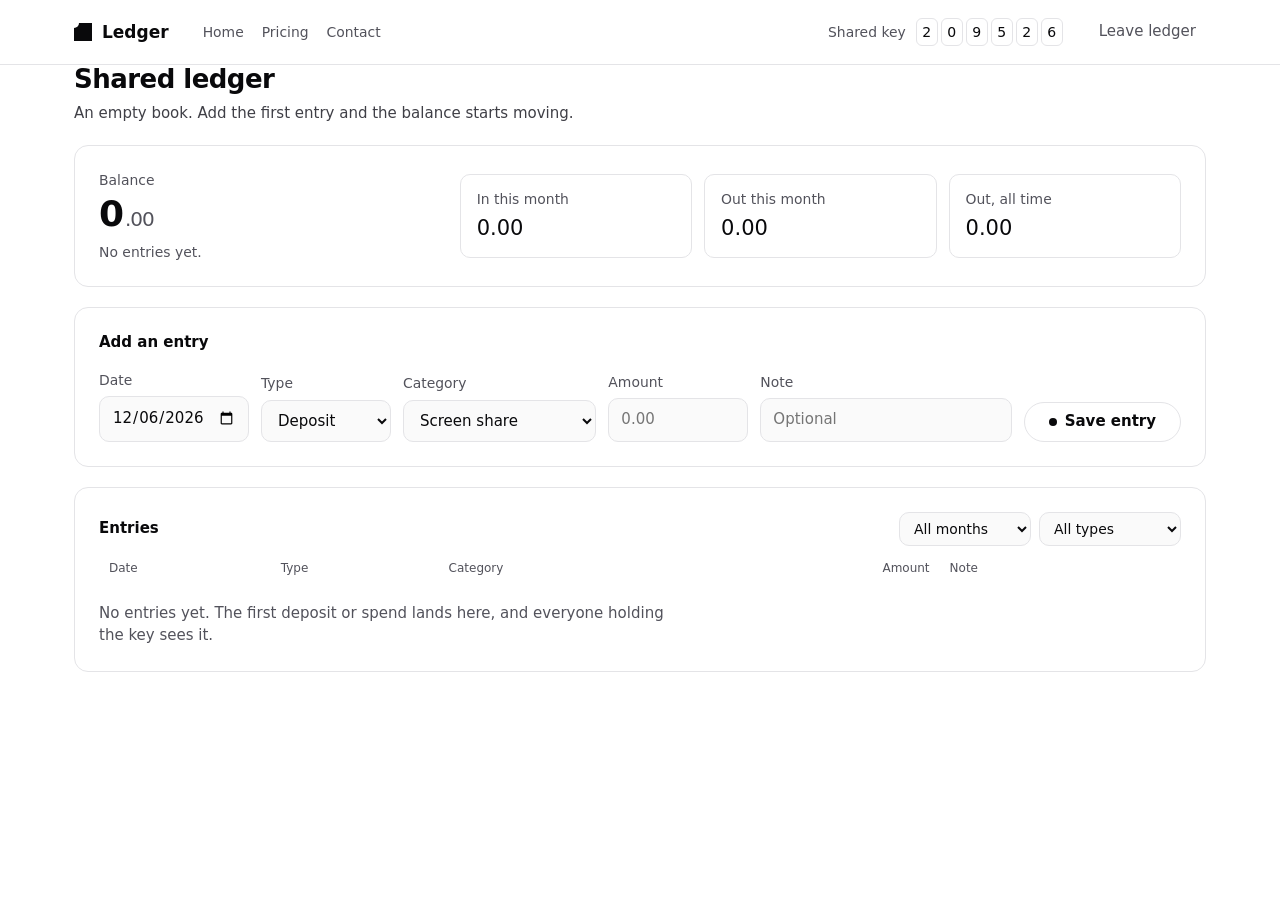
==== commit 3145f47c: "Add files via upload" ====
--- a/book.html
+++ b/book.html
@@ -2,330 +2,237 @@
 <html lang="en">
 <head>
 <meta charset="UTF-8">
-<meta name="viewport" content="width=device-width, initial-scale=1">
-<title>Ledger · Entries</title>
-<link rel="preconnect" href="https://fonts.googleapis.com">
-<link rel="preconnect" href="https://fonts.gstatic.com" crossorigin>
-<link href="https://fonts.googleapis.com/css2?family=Instrument+Serif:ital@0;1&family=Inter:wght@400;500;600&display=swap" rel="stylesheet">
+<meta name="viewport" content="width=device-width, initial-scale=1">
+<meta name="author" content="Yuhan.Cai">
+<title>Ledger — shared book</title>
+<link rel="preconnect" href="https://api.fontshare.com">
+<link rel="preconnect" href="https://cdn.fontshare.com" crossorigin>
+<link href="https://api.fontshare.com/v2/css?f[]=general-sans@400,500,600,700&display=swap" rel="stylesheet">
 <style>
+  /* ---------------------------------------------------------------
+     White ground, hairline rules, black type — same language as the
+     landing page. Tokens only; the ledger logic is untouched.
+     --------------------------------------------------------------- */
   :root {
-    --paper: #eef0ea;
+    --bg: #ffffff;
     --panel: #ffffff;
-    --ink: #14171a;
-    --ink-2: #3f454a;
-    --ink-3: #5c6266;
-    --line: #dfe3dc;
-    --line-soft: #eceee9;
-    --in: #0f6b45;
-    --out: #a23325;
-    --action: #1c1f22;
-    --r-panel: 10px;
-    --r-control: 4px;
+    --soft: #fafafa;
+    --ink: #09090b;
+    --ink-2: #3f3f46;
+    --muted: #52525b;
+    --line: #e4e4e7;
+    --field: #fafafa;
+    --neg: #09090b;
+    --r-panel: 14px;
+    --r-control: 10px;
+    --r-chip: 6px;
     --shell: 1180px;
-    --display: "Instrument Serif", Georgia, "Times New Roman", serif;
-    --text: "Inter", system-ui, -apple-system, "Segoe UI", sans-serif;
+    --gutter: 20px;
+
+    --s1: clamp(0.8125rem, 0.79rem + 0.1vw, 0.875rem);
+    --s2: 0.9375rem;
+    --s3: 1.0625rem;
+    --mono: ui-monospace, SFMono-Regular, "SF Mono", Menlo, Consolas, monospace; /* taste-skill-ignore mono: section captions name values (604 118, sizes), as the reference UI does */
   }
 
   *, *::before, *::after { box-sizing: border-box; }
-
-  a { color: inherit; }
 
   body {
     margin: 0;
-    background: var(--paper);
+    background: var(--bg);
     color: var(--ink);
-    font-family: var(--text);
-    font-size: 16px;
-    line-height: 1.55;
+    font-family: "General Sans", "Inter", system-ui, -apple-system, "Segoe UI", sans-serif;
+    font-size: var(--s3);
+    line-height: 1.45;
     -webkit-font-smoothing: antialiased;
   }
 
+  h1, h2, p, dl, dd { margin: 0; }
+  a { color: inherit; }
   :focus-visible { outline: 2px solid var(--ink); outline-offset: 2px; }
 
-  .shell {
-    width: 100%;
-    max-width: var(--shell);
-    margin: 0 auto;
-    padding: 0 24px;
-  }
-
-  /* ---------- top bar ---------- */
-
-  .topbar { background: var(--panel); }
-
-  .topbar__inner {
-    display: flex;
-    align-items: center;
-    gap: 24px;
-    height: 60px;
-  }
-
-  .wordmark {
-    display: inline-flex;
-    align-items: baseline;
-    gap: 8px;
-    text-decoration: none;
-    font-family: var(--display);
-    font-size: 22px;
-    letter-spacing: -0.01em;
-  }
-
-  .wordmark span { font-family: var(--text); font-size: 13px; color: var(--ink-3); letter-spacing: 0; }
-
-  .topbar__scope {
-    display: flex;
-    align-items: baseline;
-    gap: 8px;
-    margin-left: auto;
-    font-size: 13px;
-    color: var(--ink-3);
-  }
-
-  .keychip {
-    font-size: 14px;
+  .shell { width: 100%; max-width: var(--shell); margin: 0 auto; padding: 0 24px; }
+
+  /* ---------- the bar ---------- */
+
+  .bar { background: var(--bg); border-bottom: 1px solid var(--line); /* taste-skill-ignore hairline: the bar edge */ }
+  .bar__inner { display: flex; align-items: center; gap: 26px; height: 64px; }
+  .brand { display: flex; align-items: center; gap: 10px; text-decoration: none; font-weight: 600; font-size: 1.0625rem; }
+  .brand__mark { position: relative; width: 18px; height: 18px; background: var(--ink); flex: none; }
+  .brand__mark::after {
+    content: "";
+    position: absolute;
+    left: -5px;
+    top: -5px;
+    width: 10px;
+    height: 10px;
+    border-radius: 50%;
+    background: var(--bg);
+  }
+
+  .bar__links { display: flex; gap: 18px; margin-left: 8px; font-size: var(--s1); }
+  .bar__links a { text-decoration: none; color: var(--muted); }
+  .bar__links a:hover { color: var(--ink); }
+  .bar__key { display: flex; align-items: center; gap: 10px; margin-left: auto; }
+  .bar__key > span { font-size: var(--s1); color: var(--muted); }
+  .keys { display: flex; gap: 3px; }
+  .keys span {
+    width: 22px; height: 28px;
+    display: grid; place-items: center;
+    border: 1px solid var(--line); /* taste-skill-ignore outlined-box: the key cells */
+    border-radius: 6px;
+    background: var(--bg);
+    font-size: 0.875rem;
     font-variant-numeric: tabular-nums;
-    color: var(--ink);
-    background: var(--paper);
-    border-radius: var(--r-control);
-    padding: 2px 8px;
-  }
-
-  .btn {
-    font: inherit;
-    font-weight: 500;
-    border: 0;
-    border-radius: var(--r-control);
-    padding: 9px 16px;
-    cursor: pointer;
-    transition: background-color .15s ease, color .15s ease;
-  }
-
-  .btn--primary { background: var(--action); color: #fff; }
-  .btn--primary:hover { background: #000; }
-
-  .btn--quiet { background: transparent; color: var(--ink-2); padding: 9px 12px; }
-  .btn--quiet:hover { color: var(--ink); background: var(--paper); }
+  }
+
+  .quiet {
+    font: inherit; font-size: var(--s2);
+    border: 0; background: transparent; color: var(--muted);
+    padding: 8px 10px; border-radius: var(--r-control); cursor: pointer;
+  }
+  .quiet:hover { color: var(--ink); background: var(--soft); }
 
   /* ---------- page ---------- */
 
-  main { padding: 32px 0 72px; }
-
-  .titlerow {
-    display: flex;
-    align-items: flex-end;
-    justify-content: space-between;
-    gap: 24px;
-    flex-wrap: wrap;
-    margin-bottom: 20px;
-  }
-
-  h1 {
-    font-family: var(--display);
-    font-weight: 400;
-    font-size: 30px;
-    line-height: 1.1;
-    letter-spacing: -0.015em;
-    margin: 0 0 4px;
-  }
-
-  .finding { margin: 0; font-size: 15px; color: var(--ink-2); }
+  main { padding: 36px 0 72px; }
+
+  h1 { font-size: 1.625rem; font-weight: 600; letter-spacing: -0.02em; line-height: 1.15; }
+  .finding { margin-top: 8px; font-size: var(--s2); color: var(--ink-2); max-width: 68ch; }
 
   .panel {
     background: var(--panel);
+    border: 1px solid var(--line); /* taste-skill-ignore outlined-box: panel edge */
     border-radius: var(--r-panel);
     padding: 24px;
-    margin-bottom: 20px;
-  }
-
-  h2 {
-    font-size: 15px;
-    font-weight: 600;
-    margin: 0 0 18px;
-    letter-spacing: 0;
-  }
+    margin-top: var(--gutter);
+  }
+  .panel h2 { font-size: var(--s2); font-weight: 600; }
 
   /* ---------- summary ---------- */
 
-  .summary {
-    display: grid;
-    grid-template-columns: minmax(0, 1fr) minmax(0, 2.1fr);
-    align-items: center;
-    gap: 0;
-  }
-
+  .summary { display: grid; grid-template-columns: minmax(0, 1fr) minmax(0, 2fr); align-items: center; }
   .summary__lead { padding-right: 32px; }
-
-  .summary__label { display: block; font-size: 14px; color: var(--ink-3); }
-
-  .summary__value {
-    display: block;
-    font-family: var(--display);
-    font-size: 46px;
-    line-height: 1;
-    letter-spacing: -0.015em;
-    font-variant-numeric: tabular-nums;
-    margin-top: 6px;
-  }
-
-  .summary__grid {
-    display: grid;
-    grid-template-columns: repeat(3, minmax(0, 1fr));
-    margin: 0;
-    padding: 0 0 0 40px;
-  }
-
-  .summary__grid > div { padding: 4px 0 4px 28px; }
-
-  .summary__grid dt { font-size: 13px; color: var(--ink-3); }
-
-  .summary__grid dd {
-    margin: 4px 0 0;
-    font-size: 21px;
-    font-variant-numeric: tabular-nums;
-  }
-
-  .summary__grid dd.is-in { color: var(--in); }
-  .summary__grid dd.is-out { color: var(--out); }
-
-  /* ---------- entry form ---------- */
-
-  .entry {
-    display: grid;
-    grid-template-columns: 150px 130px 1fr 140px minmax(160px, 1.4fr) auto;
-    gap: 12px;
-    align-items: end;
-  }
-
+  .label { font-size: var(--s1); color: var(--muted); display: block; }
+  .balance { display: flex; align-items: baseline; gap: 2px; margin-top: 6px; font-size: 2.25rem; font-weight: 600; letter-spacing: -0.03em; line-height: 1; font-variant-numeric: tabular-nums; }
+  .balance small { font-size: 1.25rem; font-weight: 500; color: var(--muted); }
+  .balance.is-negative { color: var(--neg); }
+  .meta { margin-top: 10px; font-size: var(--s1); color: var(--muted); font-variant-numeric: tabular-nums; }
+
+  .summary__grid { display: grid; grid-template-columns: repeat(3, minmax(0, 1fr)); gap: 12px; }
+  .figure { border: 1px solid var(--line); /* taste-skill-ignore outlined-box: figure cells */ border-radius: var(--r-control); padding: 14px 16px; }
+  .figure dt { font-size: var(--s1); color: var(--muted); }
+  .figure dd { margin: 4px 0 0; font-size: 1.3125rem; font-weight: 500; font-variant-numeric: tabular-nums; }
+
+  /* ---------- add an entry ---------- */
+
+  .entry { display: grid; grid-template-columns: 150px 130px minmax(0, 1fr) 140px minmax(160px, 1.3fr) auto; gap: 12px; align-items: end; margin-top: 16px; }
   .field { display: grid; gap: 6px; min-width: 0; }
-
-  .field > span { font-size: 13px; color: var(--ink-3); }
-
-  .input, select.input {
-    font: inherit;
-    font-size: 15px;
-    color: var(--ink);
-    background: #f2f4ef;
-    border: 0;
+  .field > span { font-size: var(--s1); color: var(--muted); }
+  .input {
+    font: inherit; font-size: var(--s2); color: var(--ink);
+    background: var(--soft);
+    border: 1px solid var(--line); /* taste-skill-ignore outlined-box: form controls */
     border-radius: var(--r-control);
-    padding: 9px 11px;
-    width: 100%;
-    min-width: 0;
-  }
-
+    padding: 10px 12px;
+    width: 100%; min-width: 0;
+  }
+  .input:focus-visible { outline: 2px solid var(--ink); outline-offset: 1px; }
   .input--num { font-variant-numeric: tabular-nums; }
 
-  .entry .btn--primary { height: 38px; }
-
-  .formnote { margin: 14px 0 0; font-size: 14px; color: var(--out); min-height: 20px; }
-  .formnote:empty { min-height: 0; }
-
-  /* ---------- entries table ---------- */
-
-  .panel__head {
-    display: flex;
-    align-items: center;
-    justify-content: space-between;
-    gap: 16px;
-    flex-wrap: wrap;
-    margin-bottom: 8px;
-  }
-
-  .panel__head h2 { margin: 0; }
-
+  /* the interactive hover button */
+  .hbtn {
+    --hbtn-flood: var(--ink);
+    --hbtn-on: #ffffff;
+    position: relative;
+    display: inline-flex; align-items: center; justify-content: center; gap: 8px;
+    height: 40px; padding: 0 24px;
+    border: 1px solid var(--line); /* taste-skill-ignore outlined-box: the pill */
+    border-radius: 999px;
+    background: var(--bg); color: var(--ink);
+    font: inherit; font-size: var(--s2); font-weight: 600; line-height: 1;
+    text-decoration: none; cursor: pointer; overflow: hidden;
+  }
+  .hbtn__dot { width: 8px; height: 8px; border-radius: 50%; flex: none; background: var(--hbtn-flood); transition: transform 0.3s ease; }
+  .hbtn__label { display: inline-block; white-space: nowrap; transition: transform 0.3s ease, opacity 0.3s ease; }
+  .hbtn__ghost {
+    position: absolute; inset: 0;
+    display: flex; align-items: center; justify-content: center; gap: 8px;
+    color: var(--hbtn-on); opacity: 0; transform: translateX(48px);
+    transition: transform 0.3s ease, opacity 0.3s ease;
+  }
+  .hbtn__ghost svg { width: 1.05em; height: 1.05em; }
+  .hbtn:hover .hbtn__dot, .hbtn:focus-visible .hbtn__dot { transform: scale(100.8); }
+  .hbtn:hover .hbtn__label, .hbtn:focus-visible .hbtn__label { transform: translateX(48px); opacity: 0; }
+  .hbtn:hover .hbtn__ghost, .hbtn:focus-visible .hbtn__ghost { transform: translateX(-16px); opacity: 1; }
+
+  .formnote { margin-top: 12px; font-size: var(--s1); color: var(--neg); min-height: 1.2em; }
+  .formnote:empty { min-height: 0; margin-top: 0; }
+
+  /* ---------- entries ---------- */
+
+  .panel__head { display: flex; align-items: center; justify-content: space-between; gap: 16px; flex-wrap: wrap; }
   .filters { display: flex; gap: 8px; }
-
-  .filters .input { width: auto; min-width: 132px; font-size: 14px; padding: 6px 10px; }
-
-  table {
-    width: 100%;
-    border-collapse: collapse;
-    margin-top: 12px;
-  }
-
-  thead th {
-    text-align: left;
-    font-size: 12px;
-    font-weight: 400;
-    color: var(--ink-3);
-    padding: 0 12px 8px;
-    border: 0;
-  }
-
+  .filters .input { width: auto; min-width: 132px; font-size: var(--s1); padding: 7px 10px; }
+
+  table { width: 100%; border-collapse: collapse; margin-top: 14px; }
+  thead th { text-align: left; font-size: 0.75rem; font-weight: 400; color: var(--muted); padding: 0 10px 8px; }
   thead th.num { text-align: right; }
-
-  tbody td {
-    padding: 12px;
-    border-top: 1px solid var(--line-soft); /* taste-skill-ignore hairline: table rows */
-    font-size: 15px;
-    vertical-align: baseline;
-  }
-
-  tbody td.num {
-    text-align: right;
-    font-variant-numeric: tabular-nums;
-    white-space: nowrap;
-  }
-
+  tbody td { padding: 14px 10px; border-top: 1px solid var(--line); /* taste-skill-ignore hairline: table rules */ font-size: var(--s2); vertical-align: middle; }
+  tbody td.num { text-align: right; font-variant-numeric: tabular-nums; white-space: nowrap; }
   tbody td.date { color: var(--ink-2); font-variant-numeric: tabular-nums; white-space: nowrap; }
-
   tbody td.note { color: var(--ink-2); }
-
-  tbody tr:hover { background: #f7f8f5; }
-
-  .amt--in { color: var(--in); }
-  .amt--out { color: var(--out); }
-
-  .del {
-    font: inherit;
-    font-size: 13px;
-    color: var(--ink-3);
-    background: transparent;
-    border: 0;
-    padding: 2px 4px;
-    cursor: pointer;
-    text-decoration: underline;
-    text-underline-offset: 3px;
-  }
-
-  .del:hover { color: var(--out); }
-
-  .empty {
-    margin: 18px 0 4px;
-    font-size: 15px;
-    color: var(--ink-3);
-  }
-
-  .num-col { text-align: right; }
+  tbody td.actions { text-align: right; }
+  tbody tr:hover { background: var(--soft); }
+
+  .chip {
+    display: inline-block; font-size: 0.8125rem; padding: 3px 9px;
+    border: 1px solid var(--line); /* taste-skill-ignore outlined-box: type chips */
+    border-radius: var(--r-chip); color: var(--ink-2);
+  }
+  .chip--in { background: var(--ink); border-color: var(--ink); color: #fff; }
+
+  .amt-in { color: var(--ink); font-weight: 500; }
+  .amt-out { color: var(--ink-2); }
+
+  .del { font: inherit; font-size: 0.8125rem; color: var(--muted); background: transparent; border: 0; padding: 4px 2px; cursor: pointer; text-decoration: underline; text-underline-offset: 3px; border-radius: 4px; }
+  .del:hover { color: var(--ink); }
+
+  .empty { margin-top: 18px; font-size: var(--s2); color: var(--muted); max-width: 60ch; }
 
   /* ---------- phone ---------- */
 
-  @media (max-width: 1000px) {
+  @media (max-width: 980px) {
     .entry { grid-template-columns: 1fr 1fr; }
     .entry .field--wide { grid-column: 1 / -1; }
-    .entry .btn--primary { grid-column: 1 / -1; }
-    .summary { grid-template-columns: minmax(0, 1fr); }
-    .summary__lead { padding: 0 0 20px; }
-    .summary__grid { border-top: 0; padding: 0; }
-    .summary__grid > div { padding: 0 20px 0 0; }
+    .entry .hbtn { grid-column: 1 / -1; width: 100%; height: 44px; }
+    .summary { grid-template-columns: minmax(0, 1fr); gap: 20px; }
+    .summary__lead { padding-right: 0; }
   }
 
   @media (max-width: 720px) {
     .shell { padding: 0 16px; }
     main { padding: 24px 0 56px; }
-    h1 { font-size: 24px; }
-    .summary__value { font-size: 38px; }
-    .summary__grid { grid-template-columns: repeat(2, minmax(0, 1fr)); gap: 16px 0; }
-    .panel { padding: 18px; }
+    h1 { font-size: 1.375rem; }
+    .bar__inner { height: 56px; gap: 14px; }
+    .bar__key > span { display: none; }
+    .bar__links { display: none; }
+    .keys span { width: 19px; height: 25px; font-size: 0.8125rem; }
+    .quiet { padding: 6px 4px; }
+    .panel { padding: 18px; border-radius: 12px; }
+    .balance { font-size: 1.875rem; }
+    .summary__grid { grid-template-columns: 1fr 1fr; }
+    .filters { width: 100%; }
+    .filters .input { flex: 1; }
     thead { display: none; }
-    tbody tr { display: grid; grid-template-columns: 1fr auto; gap: 2px 12px; padding: 12px 0; border-top: 1px solid var(--line-soft); }
+    tbody tr { display: grid; grid-template-columns: 1fr auto; gap: 3px 12px; padding: 12px 0; border-top: 1px solid var(--line); /* taste-skill-ignore hairline: stacked row divider */ }
     tbody td { border: 0; padding: 0; }
-    tbody td.date { grid-column: 1; font-size: 13px; }
-    tbody td.num { grid-column: 2; grid-row: 1; font-size: 16px; }
+    tbody td.date { grid-column: 1; font-size: var(--s1); }
+    tbody td.num { grid-column: 2; grid-row: 1; font-size: 1rem; }
     tbody td.type { grid-column: 1; }
     tbody td.cat { grid-column: 1; }
-    tbody td.note { grid-column: 1; font-size: 13px; }
-    tbody td.actions { grid-column: 2; grid-row: 3; text-align: right; }
-    .entry { grid-template-columns: 1fr; }
+    tbody td.note { grid-column: 1; font-size: var(--s1); }
+    tbody td.actions { grid-column: 2; grid-row: 3; }
   }
 
   @media (prefers-reduced-motion: reduce) {
@@ -335,42 +242,44 @@
 </head>
 <body>
 
-<header class="topbar">
-  <div class="shell topbar__inner">
-    <a class="wordmark" href="index.html">Ledger</a>
-    <div class="topbar__scope">
+<header class="bar">
+  <div class="shell bar__inner">
+    <a class="brand" href="index.html"><span class="brand__mark" aria-hidden="true"></span>Ledger</a>
+    <div class="bar__links">
+      <a href="index.html">Home</a>
+      <a href="index.html#pricing">Pricing</a>
+      <a href="index.html#contact">Contact</a>
+    </div>
+    <div class="bar__key">
       <span>Shared key</span>
-      <span class="keychip" id="currentKey">------</span>
+      <div class="keys" id="currentKey" aria-label="Shared key"></div>
     </div>
-    <button class="btn btn--quiet" type="button" id="leaveBtn">Leave ledger</button>
+    <button class="quiet" type="button" id="leaveBtn">Leave ledger</button>
   </div>
 </header>
 
 <main class="shell">
-  <div class="titlerow">
-    <div>
-      <h1>Shared ledger</h1>
-      <p class="finding" id="finding">Every entry below is visible to everyone holding this key.</p>
-    </div>
-  </div>
-
-  <section class="panel summary" aria-label="Ledger totals">
+  <h1>Shared ledger</h1>
+  <p class="finding" id="finding">Every entry below is visible to everyone holding this key.</p>
+
+  <section class="panel summary" aria-label="Balance and totals">
     <div class="summary__lead">
-      <span class="summary__label">Balance</span>
-      <span class="summary__value" id="allSurplus">0.00</span>
+      <span class="label">Balance</span>
+      <p class="balance" id="balance"><span>0</span><small>.00</small></p>
+      <p class="meta" id="meta">No entries yet.</p>
     </div>
     <dl class="summary__grid">
-      <div>
-        <dt>This month in</dt>
-        <dd class="is-in" id="income">0.00</dd>
+      <div class="figure figure--in">
+        <dt>In this month</dt>
+        <dd id="monthIn">0.00</dd>
       </div>
-      <div>
-        <dt>This month out</dt>
-        <dd class="is-out" id="monthPay">0.00</dd>
+      <div class="figure figure--out">
+        <dt>Out this month</dt>
+        <dd id="monthOut">0.00</dd>
       </div>
-      <div>
-        <dt>All time in</dt>
-        <dd id="allSave">0.00</dd>
+      <div class="figure figure--plain">
+        <dt>Out, all time</dt>
+        <dd id="allOut">0.00</dd>
       </div>
     </dl>
   </section>
@@ -409,7 +318,7 @@
         <span>Note</span>
         <input class="input" type="text" placeholder="Optional" id="billNote">
       </label>
-      <button class="btn btn--primary" type="submit">Save entry</button>
+      <button class="hbtn" type="submit"><span class="hbtn__dot"></span><span class="hbtn__label">Save entry</span><span class="hbtn__ghost" aria-hidden="true">Save entry <svg viewBox="0 0 24 24" fill="none" stroke="currentColor" stroke-width="2" stroke-linecap="round" stroke-linejoin="round" aria-hidden="true"><path d="M5 12h14"/><path d="m12 5 7 7-7 7"/></svg></span></button>
     </form>
     <p class="formnote" id="entryNote" role="status" aria-live="polite"></p>
   </section>
@@ -418,20 +327,14 @@
     <div class="panel__head">
       <h2>Entries</h2>
       <div class="filters">
-        <label class="field">
-          <span class="visually-hidden" hidden>Month</span>
-          <select class="input" id="filterMonth" aria-label="Filter by month">
-            <option value="">All months</option>
-          </select>
-        </label>
-        <label class="field">
-          <span class="visually-hidden" hidden>Type</span>
-          <select class="input" id="filterType" aria-label="Filter by type">
-            <option value="">All types</option>
-            <option value="deposit">Deposits only</option>
-            <option value="spend">Spending only</option>
-          </select>
-        </label>
+        <select class="input" id="filterMonth" aria-label="Filter by month">
+          <option value="">All months</option>
+        </select>
+        <select class="input" id="filterType" aria-label="Filter by type">
+          <option value="">All types</option>
+          <option value="deposit">Deposits only</option>
+          <option value="spend">Spending only</option>
+        </select>
       </div>
     </div>
 
@@ -466,31 +369,45 @@
     "friend-slot": "Friend slot"
   };
 
-  // 旧版本存的是中文枚举值，读入时统一成英文 slug，历史数据不丢
-  const TYPE_MIGRATION = { "存": "deposit", "扣": "spend" };
+  // Books saved by an earlier build hold these values in Chinese characters. Map
+  // them on read so nothing already written in this browser is lost; the keys stay
+  // escaped so the file itself is plain ASCII.
+  const TYPE_MIGRATION = { "\u5b58": "deposit", "\u6263": "spend" };
   const CATEGORY_MIGRATION = {
-    "屏享": "screen-share",
-    "存": "deposit",
-    "瓦": "valorant",
-    "送礼": "gifting",
+    "\u5c4f\u4eab": "screen-share",
+    "\u5b58": "deposit",
+    "\u74e6": "valorant",
+    "\u9001\u793c": "gifting",
     steam: "steam",
-    "语聊": "voice-chat",
-    "好友位": "friend-slot"
+    "\u8bed\u804a": "voice-chat",
+    "\u597d\u53cb\u4f4d": "friend-slot"
   };
 
   const money = (value) =>
     Number(value).toLocaleString("en-US", { minimumFractionDigits: 2, maximumFractionDigits: 2 });
 
-  const globalShareKey = sessionStorage.getItem("activeBookKey");
+  let globalShareKey = sessionStorage.getItem("activeBookKey");
   let shareBooks = JSON.parse(localStorage.getItem(STORE)) || {};
 
+  // This page always opens a book: the key you arrived with, else the last book
+  // already saved in this browser, else a fresh one made on the spot. Nothing
+  // bounces you back to the landing page.
   if (!globalShareKey || !shareBooks[globalShareKey]) {
-    alert("No ledger is open in this browser. Taking you back to the key screen.");
-    window.location.href = "index.html";
+    const known = Object.keys(shareBooks);
+    globalShareKey = known.length ? known[known.length - 1] : String(Math.floor(100000 + Math.random() * 900000));
+    if (!shareBooks[globalShareKey]) shareBooks[globalShareKey] = [];
+    localStorage.setItem(STORE, JSON.stringify(shareBooks));
+    sessionStorage.setItem("activeBookKey", globalShareKey);
   }
 
   migrate(shareBooks);
-  document.getElementById("currentKey").textContent = globalShareKey;
+  document.getElementById("currentKey").replaceChildren(
+    ...[...globalShareKey].map((digit) => {
+      const cell = document.createElement("span");
+      cell.textContent = digit;
+      return cell;
+    })
+  );
 
   const dateInput = document.getElementById("billDate");
   dateInput.value = new Date().toISOString().slice(0, 10);
@@ -530,7 +447,7 @@
         if (bill.date.startsWith(month)) monthOut += amount;
       }
     });
-    return { monthIn, monthOut, totalIn, balance: totalIn - totalOut };
+    return { monthIn, monthOut, totalIn, totalOut, balance: totalIn - totalOut };
   }
 
   function syncMonthFilter() {
@@ -558,6 +475,7 @@
 
     rows.forEach((bill) => {
       const tr = document.createElement("tr");
+      const isIn = bill.type === "deposit";
 
       const dateCell = document.createElement("td");
       dateCell.className = "date";
@@ -565,7 +483,10 @@
 
       const typeCell = document.createElement("td");
       typeCell.className = "type";
-      typeCell.textContent = TYPE_LABELS[bill.type] || bill.type;
+      const chip = document.createElement("span");
+      chip.className = isIn ? "chip chip--in" : "chip chip--out";
+      chip.textContent = TYPE_LABELS[bill.type] || bill.type;
+      typeCell.appendChild(chip);
 
       const catCell = document.createElement("td");
       catCell.className = "cat";
@@ -573,11 +494,10 @@
 
       const amountCell = document.createElement("td");
       amountCell.className = "num";
-      const sign = bill.type === "deposit" ? "+" : "-";
-      const span = document.createElement("span");
-      span.className = bill.type === "deposit" ? "amt--in" : "amt--out";
-      span.textContent = sign + money(bill.money);
-      amountCell.appendChild(span);
+      const amount = document.createElement("span");
+      amount.className = isIn ? "amt-in" : "amt-out";
+      amount.textContent = (isIn ? "+" : "−") + money(bill.money);
+      amountCell.appendChild(amount);
 
       const noteCell = document.createElement("td");
       noteCell.className = "note";
@@ -589,7 +509,7 @@
       remove.type = "button";
       remove.className = "del";
       remove.textContent = "Delete";
-      remove.setAttribute("aria-label", "Delete entry from " + bill.date);
+      remove.setAttribute("aria-label", "Delete the entry from " + bill.date);
       remove.addEventListener("click", () => deleteEntry(bill.id));
       actionCell.appendChild(remove);
 
@@ -602,29 +522,44 @@
     if (rows.length === 0) {
       empty.hidden = false;
       empty.textContent = total === 0
-        ? "No entries yet. The first deposit or spend lands here, and everyone with the key sees it."
-        : "No entries match these filters. Clear them to see the whole book.";
+        ? "No entries yet. The first deposit or spend lands here, and everyone holding the key sees it."
+        : "Nothing matches these filters. Clear them to see the whole book.";
     } else {
       empty.hidden = true;
     }
 
     const summary = stats(currentList());
-    document.getElementById("income").textContent = money(summary.monthIn);
-    document.getElementById("monthPay").textContent = money(summary.monthOut);
-    document.getElementById("allSave").textContent = money(summary.totalIn);
-    document.getElementById("allSurplus").textContent = money(summary.balance);
-
-    document.getElementById("finding").textContent = finding(summary);
-  }
-
-  function finding(summary) {
-    const total = currentList().length;
+    const [whole, cents] = money(summary.balance).split(".");
+    const balanceEl = document.getElementById("balance");
+    balanceEl.replaceChildren();
+    const wholeEl = document.createElement("span");
+    wholeEl.textContent = whole;
+    const centsEl = document.createElement("small");
+    centsEl.textContent = "." + cents;
+    balanceEl.append(wholeEl, centsEl);
+    balanceEl.classList.toggle("is-negative", summary.balance < 0);
+
+    const meta = document.getElementById("meta");
+    meta.textContent = total === 0
+      ? "No entries yet."
+      : total + (total === 1 ? " entry" : " entries") + " · in " + money(summary.totalIn) + ", out " + money(summary.totalOut);
+
+    document.getElementById("monthIn").textContent = money(summary.monthIn);
+    document.getElementById("monthOut").textContent = money(summary.monthOut);
+    document.getElementById("allOut").textContent = money(summary.totalOut);
+
+    const finding = document.getElementById("finding");
+    finding.classList.toggle("is-warn", summary.balance < 0);
+    finding.textContent = findingText(summary, total);
+  }
+
+  function findingText(summary, total) {
     if (total === 0) return "An empty book. Add the first entry and the balance starts moving.";
+    const monthName = new Date().toLocaleString("en-US", { month: "long" });
     const gap = summary.monthIn - summary.monthOut;
-    const monthName = new Date().toLocaleString("en-US", { month: "long" });
     if (gap === 0) return "Deposits and spending are level in " + monthName + ".";
     if (gap > 0) return "Deposits are " + money(gap) + " ahead of spending in " + monthName + ".";
-    return "Spending is " + money(-gap) + " ahead of deposits in " + monthName + ". The balance is dropping.";
+    return "Spending is " + money(-gap) + " ahead of deposits in " + monthName + "." + (summary.balance < 0 ? " The balance is below zero." : " The balance is dropping.");
   }
 
   function addEntry(event) {
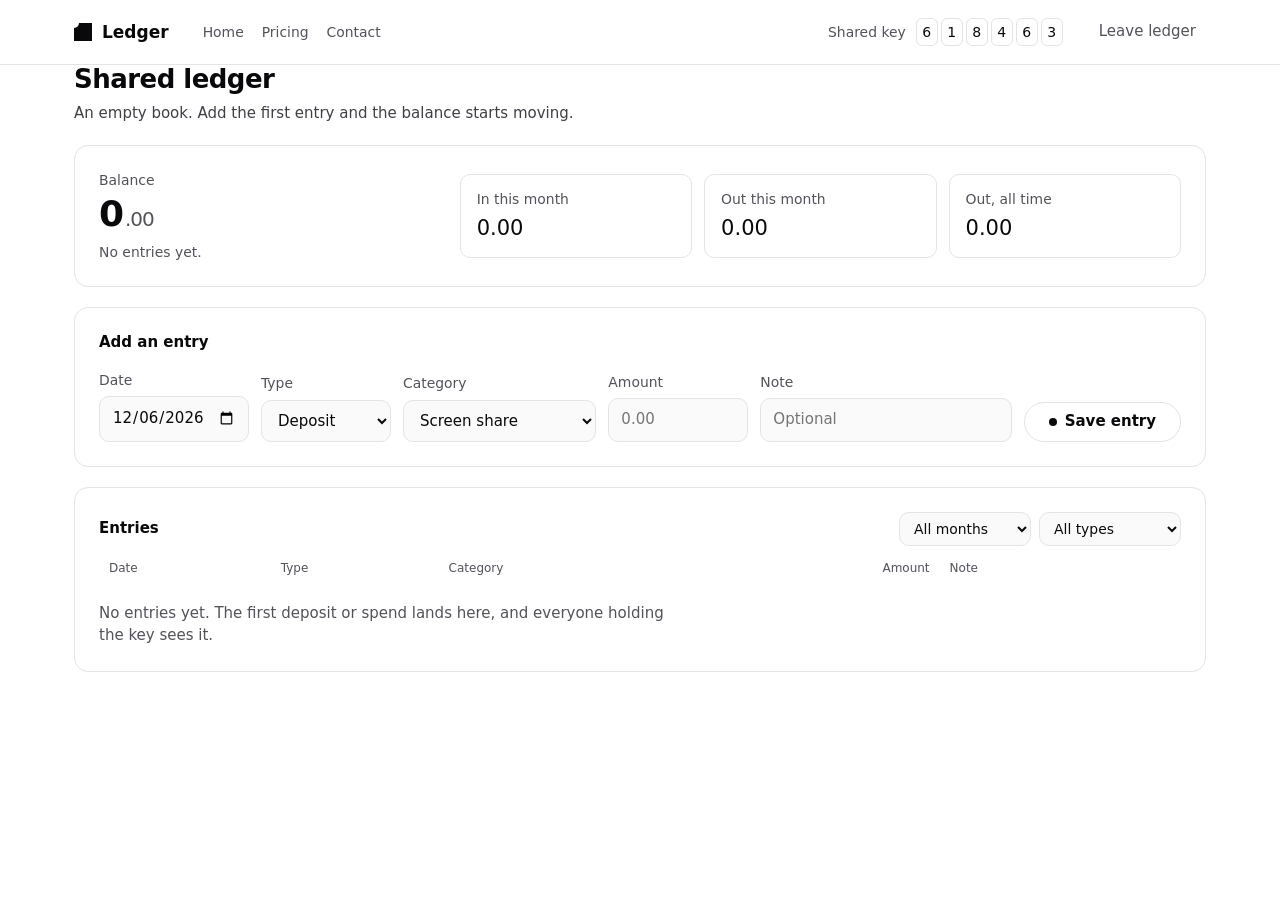
==== commit e08bdc52: "Add files via upload" ====
--- a/book.html
+++ b/book.html
@@ -4,7 +4,17 @@
 <meta charset="UTF-8">
 <meta name="viewport" content="width=device-width, initial-scale=1">
 <meta name="author" content="Yuhan.Cai">
-<title>Ledger — shared book</title>
+<title>The ledger — Ledger</title>
+<meta name="description" content="The working ledger: add a line, filter by month or type, delete a mistake. Everything is kept in this browser.">
+<meta name="author" content="Yuhan.Cai">
+<link rel="icon" href="images/favicon-32.png" sizes="32x32">
+<link rel="apple-touch-icon" href="images/apple-touch-icon.png">
+<meta property="og:title" content="The ledger — Ledger">
+<meta property="og:description" content="Add a line, filter by month, delete a mistake — the working screen of a shared expense book.">
+<meta property="og:image" content="https://cccyyyhhh123.github.io/c-y-h-h-h/images/og-image.jpg">
+<meta property="og:url" content="https://cccyyyhhh123.github.io/c-y-h-h-h/book.html">
+<meta property="og:type" content="website">
+<meta name="twitter:card" content="summary_large_image">
 <link rel="preconnect" href="https://api.fontshare.com">
 <link rel="preconnect" href="https://cdn.fontshare.com" crossorigin>
 <link href="https://api.fontshare.com/v2/css?f[]=general-sans@400,500,600,700&display=swap" rel="stylesheet">
@@ -247,8 +257,8 @@
     <a class="brand" href="index.html"><span class="brand__mark" aria-hidden="true"></span>Ledger</a>
     <div class="bar__links">
       <a href="index.html">Home</a>
-      <a href="index.html#pricing">Pricing</a>
-      <a href="index.html#contact">Contact</a>
+      <a href="pricing.html">Pricing</a>
+      <a href="contact.html">Contact</a>
     </div>
     <div class="bar__key">
       <span>Shared key</span>
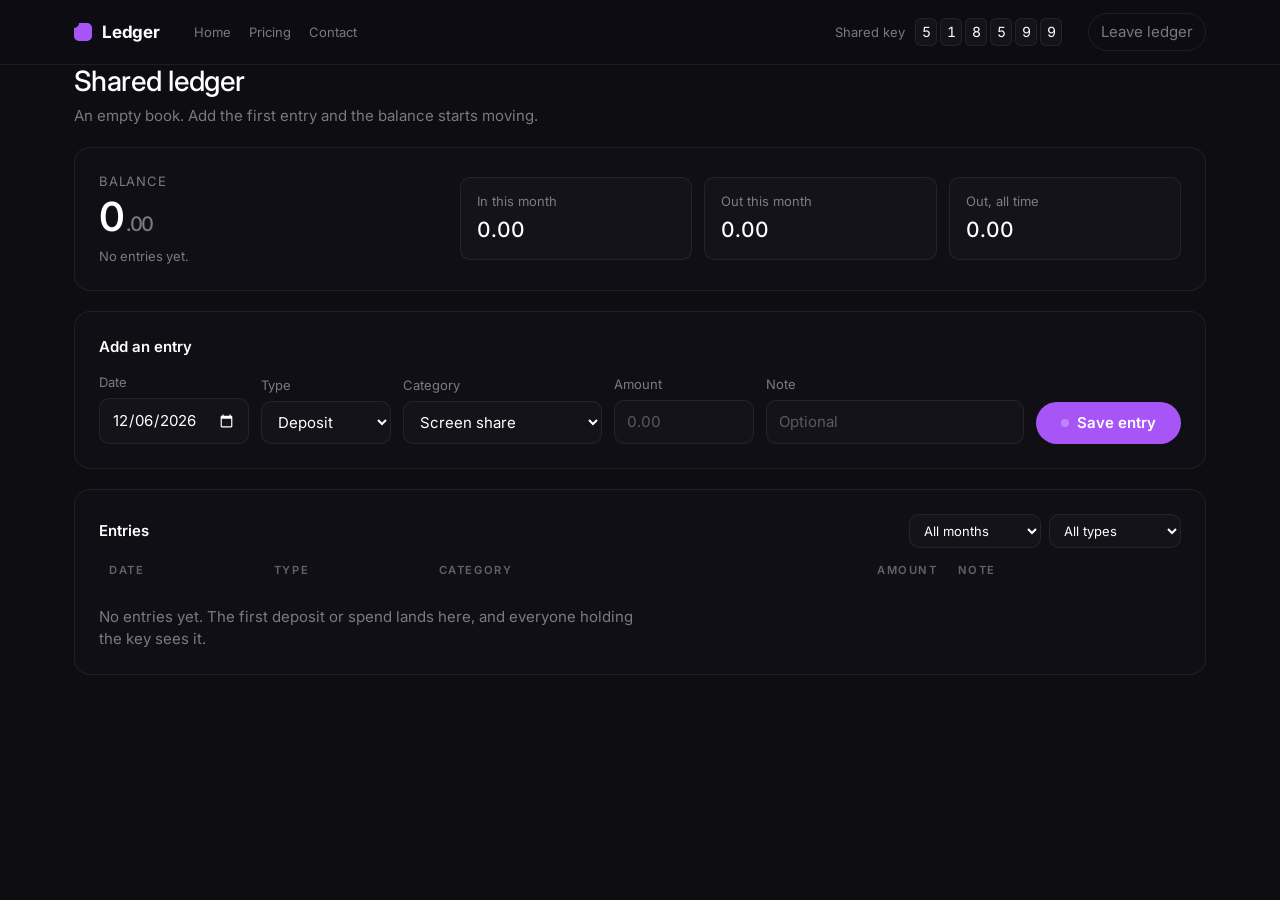
==== commit baa6c3b5: "Add files via upload" ====
--- a/book.html
+++ b/book.html
@@ -2,7 +2,8 @@
 <html lang="en">
 <head>
 <meta charset="UTF-8">
-<meta name="viewport" content="width=device-width, initial-scale=1">
+<meta name="viewport" content="width=device-width, initial-scale=1">
+<meta name="theme-color" content="#0d0d12">
 <meta name="author" content="Yuhan.Cai">
 <title>The ledger — Ledger</title>
 <meta name="description" content="The working ledger: add a line, filter by month or type, delete a mistake. Everything is kept in this browser.">
@@ -15,34 +16,37 @@
 <meta property="og:url" content="https://cccyyyhhh123.github.io/c-y-h-h-h/book.html">
 <meta property="og:type" content="website">
 <meta name="twitter:card" content="summary_large_image">
-<link rel="preconnect" href="https://api.fontshare.com">
-<link rel="preconnect" href="https://cdn.fontshare.com" crossorigin>
-<link href="https://api.fontshare.com/v2/css?f[]=general-sans@400,500,600,700&display=swap" rel="stylesheet">
+<link rel="preconnect" href="https://fonts.googleapis.com">
+<link rel="preconnect" href="https://fonts.gstatic.com" crossorigin>
+<link href="https://fonts.googleapis.com/css2?family=Inter:wght@400;500;600;700&display=swap" rel="stylesheet">
 <style>
   /* ---------------------------------------------------------------
-     White ground, hairline rules, black type — same language as the
-     landing page. Tokens only; the ledger logic is untouched.
+     The working ledger, in the dark system the rest of the site now
+     uses: near-black surfaces, hairlines, one purple accent. Only the
+     theme changed — every control and every line of logic is the same.
      --------------------------------------------------------------- */
   :root {
-    --bg: #ffffff;
-    --panel: #ffffff;
-    --soft: #fafafa;
-    --ink: #09090b;
-    --ink-2: #3f3f46;
-    --muted: #52525b;
-    --line: #e4e4e7;
-    --field: #fafafa;
-    --neg: #09090b;
-    --r-panel: 14px;
+    --bg: #0d0d12;
+    --panel: #0f0f15;
+    --soft: rgba(255, 255, 255, 0.03);
+    --ink: #ffffff;
+    --ink-2: rgba(255, 255, 255, 0.72);
+    --muted: rgba(255, 255, 255, 0.45);
+    --line: rgba(255, 255, 255, 0.07);
+    --field: #131319;
+    --accent: #a855f7;
+    --accent-deep: #9333ea;
+    --neg: #f87171;
+    --r-panel: 16px;
     --r-control: 10px;
     --r-chip: 6px;
     --shell: 1180px;
     --gutter: 20px;
 
-    --s1: clamp(0.8125rem, 0.79rem + 0.1vw, 0.875rem);
+    --s1: 0.8125rem;
     --s2: 0.9375rem;
     --s3: 1.0625rem;
-    --mono: ui-monospace, SFMono-Regular, "SF Mono", Menlo, Consolas, monospace; /* taste-skill-ignore mono: section captions name values (604 118, sizes), as the reference UI does */
+    --mono: ui-monospace, SFMono-Regular, "SF Mono", Menlo, Consolas, monospace;
   }
 
   *, *::before, *::after { box-sizing: border-box; }
@@ -51,24 +55,25 @@
     margin: 0;
     background: var(--bg);
     color: var(--ink);
-    font-family: "General Sans", "Inter", system-ui, -apple-system, "Segoe UI", sans-serif;
+    font-family: "Inter", -apple-system, BlinkMacSystemFont, "Segoe UI", Roboto, "PingFang SC", "Microsoft YaHei", sans-serif;
     font-size: var(--s3);
     line-height: 1.45;
     -webkit-font-smoothing: antialiased;
+    color-scheme: dark;
   }
 
   h1, h2, p, dl, dd { margin: 0; }
   a { color: inherit; }
-  :focus-visible { outline: 2px solid var(--ink); outline-offset: 2px; }
+  :focus-visible { outline: 2px solid var(--accent); outline-offset: 2px; }
 
   .shell { width: 100%; max-width: var(--shell); margin: 0 auto; padding: 0 24px; }
 
   /* ---------- the bar ---------- */
 
-  .bar { background: var(--bg); border-bottom: 1px solid var(--line); /* taste-skill-ignore hairline: the bar edge */ }
+  .bar { background: rgba(13, 13, 18, 0.9); border-bottom: 1px solid var(--line); }
   .bar__inner { display: flex; align-items: center; gap: 26px; height: 64px; }
-  .brand { display: flex; align-items: center; gap: 10px; text-decoration: none; font-weight: 600; font-size: 1.0625rem; }
-  .brand__mark { position: relative; width: 18px; height: 18px; background: var(--ink); flex: none; }
+  .brand { display: flex; align-items: center; gap: 10px; text-decoration: none; font-weight: 700; font-size: 1.0625rem; letter-spacing: -0.01em; }
+  .brand__mark { position: relative; width: 18px; height: 18px; background: var(--accent); flex: none; border-radius: 5px; }
   .brand__mark::after {
     content: "";
     position: absolute;
@@ -81,7 +86,7 @@
   }
 
   .bar__links { display: flex; gap: 18px; margin-left: 8px; font-size: var(--s1); }
-  .bar__links a { text-decoration: none; color: var(--muted); }
+  .bar__links a { text-decoration: none; color: var(--muted); transition: color 0.2s ease; }
   .bar__links a:hover { color: var(--ink); }
   .bar__key { display: flex; align-items: center; gap: 10px; margin-left: auto; }
   .bar__key > span { font-size: var(--s1); color: var(--muted); }
@@ -89,30 +94,31 @@
   .keys span {
     width: 22px; height: 28px;
     display: grid; place-items: center;
-    border: 1px solid var(--line); /* taste-skill-ignore outlined-box: the key cells */
+    border: 1px solid var(--line);
     border-radius: 6px;
-    background: var(--bg);
+    background: var(--field);
     font-size: 0.875rem;
     font-variant-numeric: tabular-nums;
   }
 
   .quiet {
     font: inherit; font-size: var(--s2);
-    border: 0; background: transparent; color: var(--muted);
-    padding: 8px 10px; border-radius: var(--r-control); cursor: pointer;
-  }
-  .quiet:hover { color: var(--ink); background: var(--soft); }
+    border: 1px solid var(--line); background: transparent; color: var(--muted);
+    padding: 7px 12px; border-radius: 999px; cursor: pointer;
+    transition: color 0.2s ease, border-color 0.2s ease;
+  }
+  .quiet:hover { color: var(--ink); border-color: rgba(255, 255, 255, 0.2); }
 
   /* ---------- page ---------- */
 
-  main { padding: 36px 0 72px; }
-
-  h1 { font-size: 1.625rem; font-weight: 600; letter-spacing: -0.02em; line-height: 1.15; }
-  .finding { margin-top: 8px; font-size: var(--s2); color: var(--ink-2); max-width: 68ch; }
+  main { padding: 40px 0 72px; }
+
+  h1 { font-size: 1.75rem; font-weight: 500; letter-spacing: -0.02em; line-height: 1.15; }
+  .finding { margin-top: 8px; font-size: var(--s2); color: var(--muted); max-width: 68ch; }
 
   .panel {
     background: var(--panel);
-    border: 1px solid var(--line); /* taste-skill-ignore outlined-box: panel edge */
+    border: 1px solid var(--line);
     border-radius: var(--r-panel);
     padding: 24px;
     margin-top: var(--gutter);
@@ -123,14 +129,14 @@
 
   .summary { display: grid; grid-template-columns: minmax(0, 1fr) minmax(0, 2fr); align-items: center; }
   .summary__lead { padding-right: 32px; }
-  .label { font-size: var(--s1); color: var(--muted); display: block; }
-  .balance { display: flex; align-items: baseline; gap: 2px; margin-top: 6px; font-size: 2.25rem; font-weight: 600; letter-spacing: -0.03em; line-height: 1; font-variant-numeric: tabular-nums; }
+  .label { font-size: var(--s1); color: var(--muted); display: block; letter-spacing: 0.06em; text-transform: uppercase; }
+  .balance { display: flex; align-items: baseline; gap: 2px; margin-top: 6px; font-size: 2.5rem; font-weight: 600; letter-spacing: -0.03em; line-height: 1; font-variant-numeric: tabular-nums; }
   .balance small { font-size: 1.25rem; font-weight: 500; color: var(--muted); }
   .balance.is-negative { color: var(--neg); }
   .meta { margin-top: 10px; font-size: var(--s1); color: var(--muted); font-variant-numeric: tabular-nums; }
 
   .summary__grid { display: grid; grid-template-columns: repeat(3, minmax(0, 1fr)); gap: 12px; }
-  .figure { border: 1px solid var(--line); /* taste-skill-ignore outlined-box: figure cells */ border-radius: var(--r-control); padding: 14px 16px; }
+  .figure { background: rgba(255, 255, 255, 0.02); border: 1px solid var(--line); border-radius: var(--r-control); padding: 14px 16px; }
   .figure dt { font-size: var(--s1); color: var(--muted); }
   .figure dd { margin: 4px 0 0; font-size: 1.3125rem; font-weight: 500; font-variant-numeric: tabular-nums; }
 
@@ -141,28 +147,33 @@
   .field > span { font-size: var(--s1); color: var(--muted); }
   .input {
     font: inherit; font-size: var(--s2); color: var(--ink);
-    background: var(--soft);
-    border: 1px solid var(--line); /* taste-skill-ignore outlined-box: form controls */
+    background: var(--field);
+    border: 1px solid var(--line);
     border-radius: var(--r-control);
     padding: 10px 12px;
     width: 100%; min-width: 0;
-  }
-  .input:focus-visible { outline: 2px solid var(--ink); outline-offset: 1px; }
+    transition: border-color 0.2s ease;
+  }
+  .input::placeholder { color: rgba(255, 255, 255, 0.3); }
+  .input:hover { border-color: rgba(255, 255, 255, 0.16); }
+  .input:focus-visible { outline: none; border-color: rgba(168, 85, 247, 0.6); box-shadow: 0 0 0 3px rgba(168, 85, 247, 0.15); }
   .input--num { font-variant-numeric: tabular-nums; }
 
-  /* the interactive hover button */
+  /* the interactive hover button, now the page's one accent */
   .hbtn {
-    --hbtn-flood: var(--ink);
-    --hbtn-on: #ffffff;
+    --hbtn-flood: #c084fc;
+    --hbtn-on: #140a1f;
     position: relative;
     display: inline-flex; align-items: center; justify-content: center; gap: 8px;
-    height: 40px; padding: 0 24px;
-    border: 1px solid var(--line); /* taste-skill-ignore outlined-box: the pill */
+    height: 42px; padding: 0 24px;
+    border: 1px solid transparent;
     border-radius: 999px;
-    background: var(--bg); color: var(--ink);
+    background: var(--accent); color: #fff;
     font: inherit; font-size: var(--s2); font-weight: 600; line-height: 1;
     text-decoration: none; cursor: pointer; overflow: hidden;
-  }
+    transition: background-color 0.2s ease;
+  }
+  .hbtn:hover { background: var(--accent-deep); }
   .hbtn__dot { width: 8px; height: 8px; border-radius: 50%; flex: none; background: var(--hbtn-flood); transition: transform 0.3s ease; }
   .hbtn__label { display: inline-block; white-space: nowrap; transition: transform 0.3s ease, opacity 0.3s ease; }
   .hbtn__ghost {
@@ -186,27 +197,28 @@
   .filters .input { width: auto; min-width: 132px; font-size: var(--s1); padding: 7px 10px; }
 
   table { width: 100%; border-collapse: collapse; margin-top: 14px; }
-  thead th { text-align: left; font-size: 0.75rem; font-weight: 400; color: var(--muted); padding: 0 10px 8px; }
+  thead th { text-align: left; font-size: 0.7rem; font-weight: 600; letter-spacing: 0.14em; text-transform: uppercase; color: rgba(255, 255, 255, 0.35); padding: 0 10px 10px; }
   thead th.num { text-align: right; }
-  tbody td { padding: 14px 10px; border-top: 1px solid var(--line); /* taste-skill-ignore hairline: table rules */ font-size: var(--s2); vertical-align: middle; }
+  tbody td { padding: 14px 10px; border-top: 1px solid var(--line); font-size: var(--s2); vertical-align: middle; color: var(--ink-2); }
   tbody td.num { text-align: right; font-variant-numeric: tabular-nums; white-space: nowrap; }
-  tbody td.date { color: var(--ink-2); font-variant-numeric: tabular-nums; white-space: nowrap; }
-  tbody td.note { color: var(--ink-2); }
+  tbody td.date { color: var(--muted); font-variant-numeric: tabular-nums; white-space: nowrap; }
+  tbody td.note { color: var(--muted); }
   tbody td.actions { text-align: right; }
-  tbody tr:hover { background: var(--soft); }
+  tbody tr { transition: background-color 0.2s ease; }
+  tbody tr:hover { background: rgba(255, 255, 255, 0.02); }
 
   .chip {
-    display: inline-block; font-size: 0.8125rem; padding: 3px 9px;
-    border: 1px solid var(--line); /* taste-skill-ignore outlined-box: type chips */
-    border-radius: var(--r-chip); color: var(--ink-2);
-  }
-  .chip--in { background: var(--ink); border-color: var(--ink); color: #fff; }
-
-  .amt-in { color: var(--ink); font-weight: 500; }
-  .amt-out { color: var(--ink-2); }
-
-  .del { font: inherit; font-size: 0.8125rem; color: var(--muted); background: transparent; border: 0; padding: 4px 2px; cursor: pointer; text-decoration: underline; text-underline-offset: 3px; border-radius: 4px; }
-  .del:hover { color: var(--ink); }
+    display: inline-block; font-size: 0.75rem; font-weight: 600; padding: 3px 9px;
+    border: 1px solid var(--line);
+    border-radius: var(--r-chip); color: var(--muted);
+  }
+  .chip--in { background: rgba(168, 85, 247, 0.16); border-color: rgba(168, 85, 247, 0.4); color: #d8b4fe; }
+
+  .amt-in { color: #fff; font-weight: 500; }
+  .amt-out { color: var(--muted); }
+
+  .del { font: inherit; font-size: 0.8125rem; color: var(--muted); background: transparent; border: 0; padding: 4px 2px; cursor: pointer; text-decoration: underline; text-underline-offset: 3px; border-radius: 4px; transition: color 0.2s ease; }
+  .del:hover { color: var(--neg); }
 
   .empty { margin-top: 18px; font-size: var(--s2); color: var(--muted); max-width: 60ch; }
 
@@ -225,17 +237,17 @@
     main { padding: 24px 0 56px; }
     h1 { font-size: 1.375rem; }
     .bar__inner { height: 56px; gap: 14px; }
-    .bar__key > span { display: none; }
+    .bar__key > span { display: none; }
     .bar__links { display: none; }
     .keys span { width: 19px; height: 25px; font-size: 0.8125rem; }
-    .quiet { padding: 6px 4px; }
-    .panel { padding: 18px; border-radius: 12px; }
+    .quiet { padding: 6px 10px; }
+    .panel { padding: 18px; border-radius: 14px; }
     .balance { font-size: 1.875rem; }
     .summary__grid { grid-template-columns: 1fr 1fr; }
     .filters { width: 100%; }
     .filters .input { flex: 1; }
     thead { display: none; }
-    tbody tr { display: grid; grid-template-columns: 1fr auto; gap: 3px 12px; padding: 12px 0; border-top: 1px solid var(--line); /* taste-skill-ignore hairline: stacked row divider */ }
+    tbody tr { display: grid; grid-template-columns: 1fr auto; gap: 3px 12px; padding: 12px 0; border-top: 1px solid var(--line); }
     tbody td { border: 0; padding: 0; }
     tbody td.date { grid-column: 1; font-size: var(--s1); }
     tbody td.num { grid-column: 2; grid-row: 1; font-size: 1rem; }
@@ -249,6 +261,7 @@
     * { transition: none !important; animation: none !important; }
   }
 </style>
+<script src="vendor/anime.min.js"></script>
 </head>
 <body>
 
@@ -470,6 +483,35 @@
     select.value = months.includes(previous) ? previous : "";
   }
 
+  let shownBalance = 0;
+  let balanceTween = null;
+
+  function paintBalance(value) {
+    const el = document.getElementById("balance");
+    const parts = money(value).split(".");
+    el.replaceChildren();
+    const whole = document.createElement("span");
+    whole.textContent = parts[0];
+    const cents = document.createElement("small");
+    cents.textContent = "." + parts[1];
+    el.append(whole, cents);
+    el.classList.toggle("is-negative", value < 0);
+  }
+
+  /* the figure counts to its new value instead of jumping */
+  function setBalance(value) {
+    const from = shownBalance;
+    shownBalance = value;
+    const reduced = matchMedia("(prefers-reduced-motion: reduce)").matches;
+    if (balanceTween && balanceTween.pause) balanceTween.pause();
+    if (typeof anime === "undefined" || from === value) { paintBalance(value); return; }
+    const proxy = { v: from };
+    balanceTween = anime({
+      targets: proxy, v: value, duration: reduced ? 240 : 900, easing: "easeOutExpo",
+      update: () => paintBalance(proxy.v),
+      complete: () => paintBalance(value),
+    });
+  }
   function render() {
     syncMonthFilter();
 
@@ -538,16 +580,8 @@
       empty.hidden = true;
     }
 
-    const summary = stats(currentList());
-    const [whole, cents] = money(summary.balance).split(".");
-    const balanceEl = document.getElementById("balance");
-    balanceEl.replaceChildren();
-    const wholeEl = document.createElement("span");
-    wholeEl.textContent = whole;
-    const centsEl = document.createElement("small");
-    centsEl.textContent = "." + cents;
-    balanceEl.append(wholeEl, centsEl);
-    balanceEl.classList.toggle("is-negative", summary.balance < 0);
+    const summary = stats(currentList());
+    setBalance(summary.balance);
 
     const meta = document.getElementById("meta");
     meta.textContent = total === 0
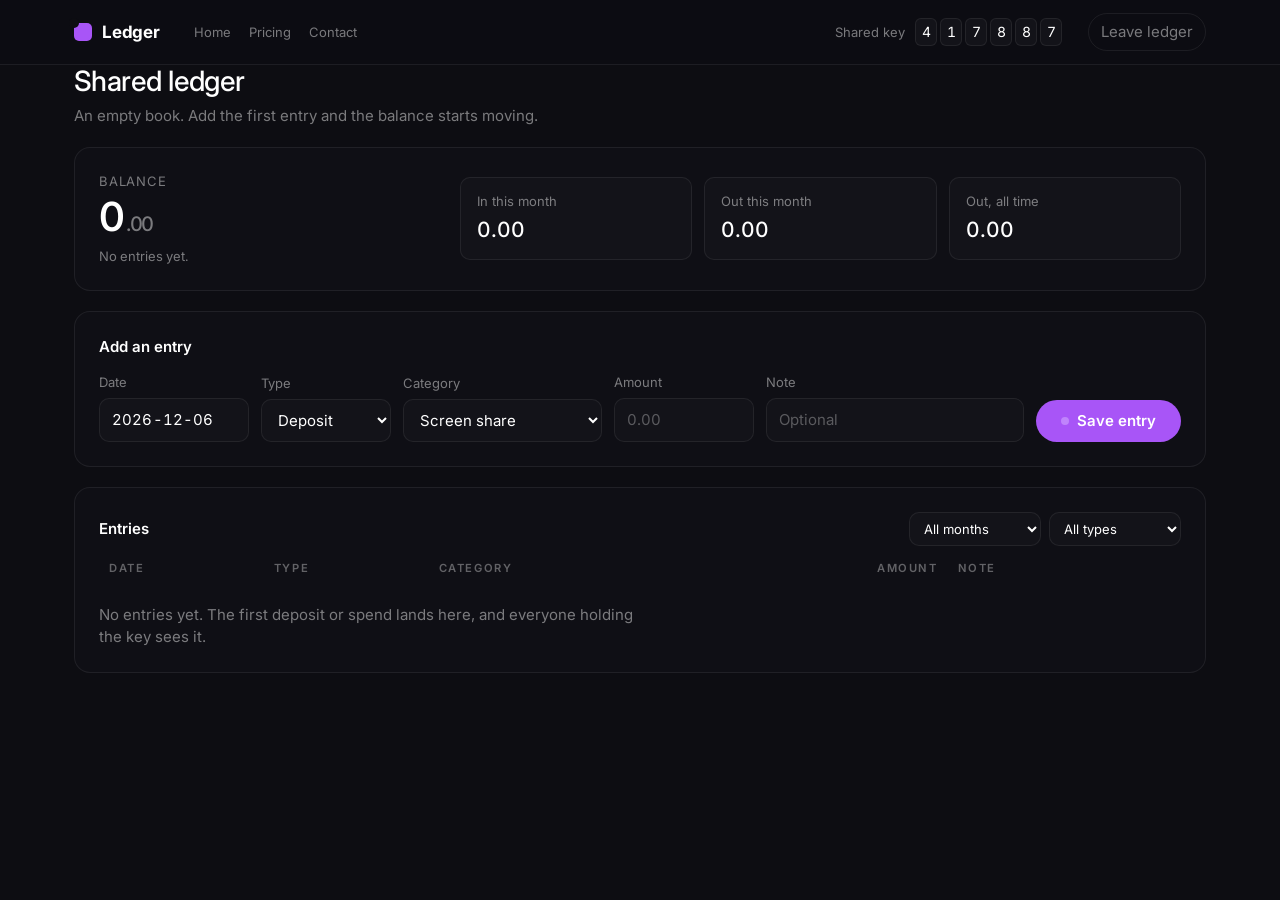
==== commit 1673e47f: "Add files via upload" ====
--- a/book.html
+++ b/book.html
@@ -157,7 +157,15 @@
   .input::placeholder { color: rgba(255, 255, 255, 0.3); }
   .input:hover { border-color: rgba(255, 255, 255, 0.16); }
   .input:focus-visible { outline: none; border-color: rgba(168, 85, 247, 0.6); box-shadow: 0 0 0 3px rgba(168, 85, 247, 0.15); }
-  .input--num { font-variant-numeric: tabular-nums; }
+  .input--num { font-variant-numeric: tabular-nums; }
+  .input--date { font-variant-numeric: tabular-nums; letter-spacing: 0.01em; }
+  /* the real picker sits on top, invisible: tap opens the calendar, the field
+     itself always reads in ISO so the page stays in one language */
+  .datefield { position: relative; display: block; }
+  .datefield .input--calendar {
+    position: absolute; inset: 0; width: 100%; height: 100%;
+    opacity: 0; border: 0; padding: 0; cursor: pointer;
+  }
 
   /* the interactive hover button, now the page's one accent */
   .hbtn {
@@ -312,7 +320,11 @@
     <form class="entry" id="entryForm">
       <label class="field">
         <span>Date</span>
-        <input class="input" type="date" id="billDate" required>
+        <span class="datefield">
+          <input class="input input--date" type="text" id="billDate" placeholder="YYYY-MM-DD"
+                 inputmode="numeric" maxlength="10" autocomplete="off" required>
+          <input class="input--calendar" type="date" id="billDatePicker" tabindex="-1" aria-hidden="true">
+        </span>
       </label>
       <label class="field">
         <span>Type</span>
@@ -433,7 +445,23 @@
   );
 
   const dateInput = document.getElementById("billDate");
-  dateInput.value = new Date().toISOString().slice(0, 10);
+  const datePicker = document.getElementById("billDatePicker");
+  const today = new Date().toISOString().slice(0, 10);
+  dateInput.value = today;
+  if (datePicker) {
+    datePicker.value = today;
+    /* picking a day in the native calendar writes ISO into the visible field */
+    datePicker.addEventListener("change", () => {
+      if (datePicker.value) dateInput.value = datePicker.value;
+    });
+  }
+  /* typed input is normalised, so 2026/10/7 becomes 2026-10-07 */
+  dateInput.addEventListener("blur", () => {
+    const match = dateInput.value.trim().replace(/[./]/g, "-").match(/^(\d{4})-(\d{1,2})-(\d{1,2})$/);
+    if (!match) return;
+    dateInput.value = match[1] + "-" + match[2].padStart(2, "0") + "-" + match[3].padStart(2, "0");
+    if (datePicker) datePicker.value = dateInput.value;
+  });
 
   function migrate(books) {
     let changed = false;
@@ -615,8 +643,8 @@
     const note = document.getElementById("billNote").value.trim();
     const noteEl = document.getElementById("entryNote");
 
-    if (!date || !(amount > 0)) {
-      noteEl.textContent = "A date and an amount above zero are required.";
+    if (!/^\d{4}-\d{2}-\d{2}$/.test(date) || !(amount > 0)) {
+      noteEl.textContent = "A date (YYYY-MM-DD) and an amount above zero are required.";
       return;
     }
 
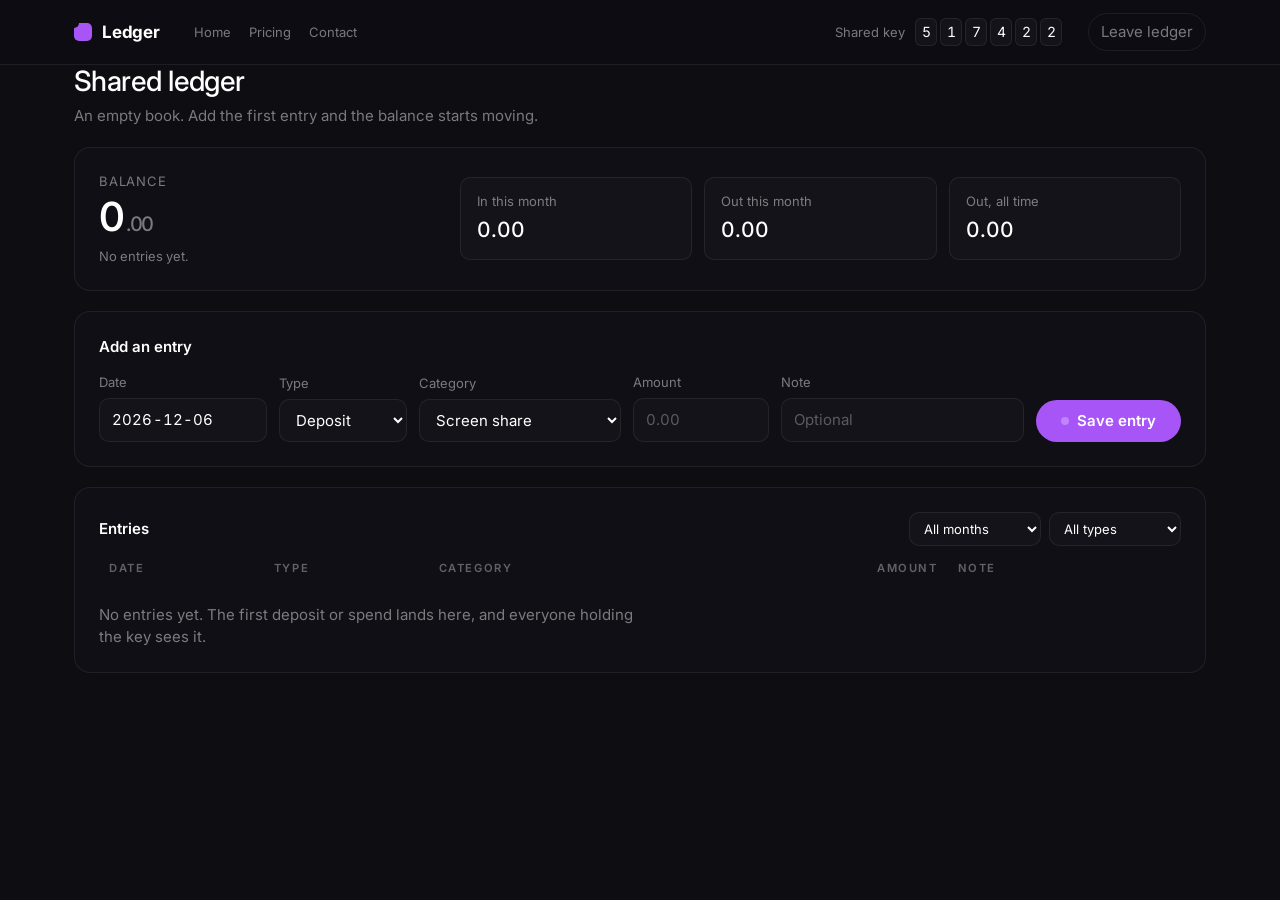
==== commit 1c8a0bab: "Add files via upload" ====
--- a/book.html
+++ b/book.html
@@ -142,7 +142,7 @@
 
   /* ---------- add an entry ---------- */
 
-  .entry { display: grid; grid-template-columns: 150px 130px minmax(0, 1fr) 140px minmax(160px, 1.3fr) auto; gap: 12px; align-items: end; margin-top: 16px; }
+  .entry { display: grid; grid-template-columns: 168px 128px minmax(0, 1fr) 136px minmax(150px, 1.2fr) auto; gap: 12px; align-items: end; margin-top: 16px; }
   .field { display: grid; gap: 6px; min-width: 0; }
   .field > span { font-size: var(--s1); color: var(--muted); }
   .input {
@@ -151,7 +151,8 @@
     border: 1px solid var(--line);
     border-radius: var(--r-control);
     padding: 10px 12px;
-    width: 100%; min-width: 0;
+    width: 100%; min-width: 0; max-width: 100%;
+    overflow: hidden; text-overflow: ellipsis;
     transition: border-color 0.2s ease;
   }
   .input::placeholder { color: rgba(255, 255, 255, 0.3); }
@@ -161,9 +162,9 @@
   .input--date { font-variant-numeric: tabular-nums; letter-spacing: 0.01em; }
   /* the real picker sits on top, invisible: tap opens the calendar, the field
      itself always reads in ISO so the page stays in one language */
-  .datefield { position: relative; display: block; }
+  .datefield { position: relative; display: block; min-width: 0; }
   .datefield .input--calendar {
-    position: absolute; inset: 0; width: 100%; height: 100%;
+    position: absolute; inset: 0; width: 100%; height: 100%; min-width: 0;
     opacity: 0; border: 0; padding: 0; cursor: pointer;
   }
 
